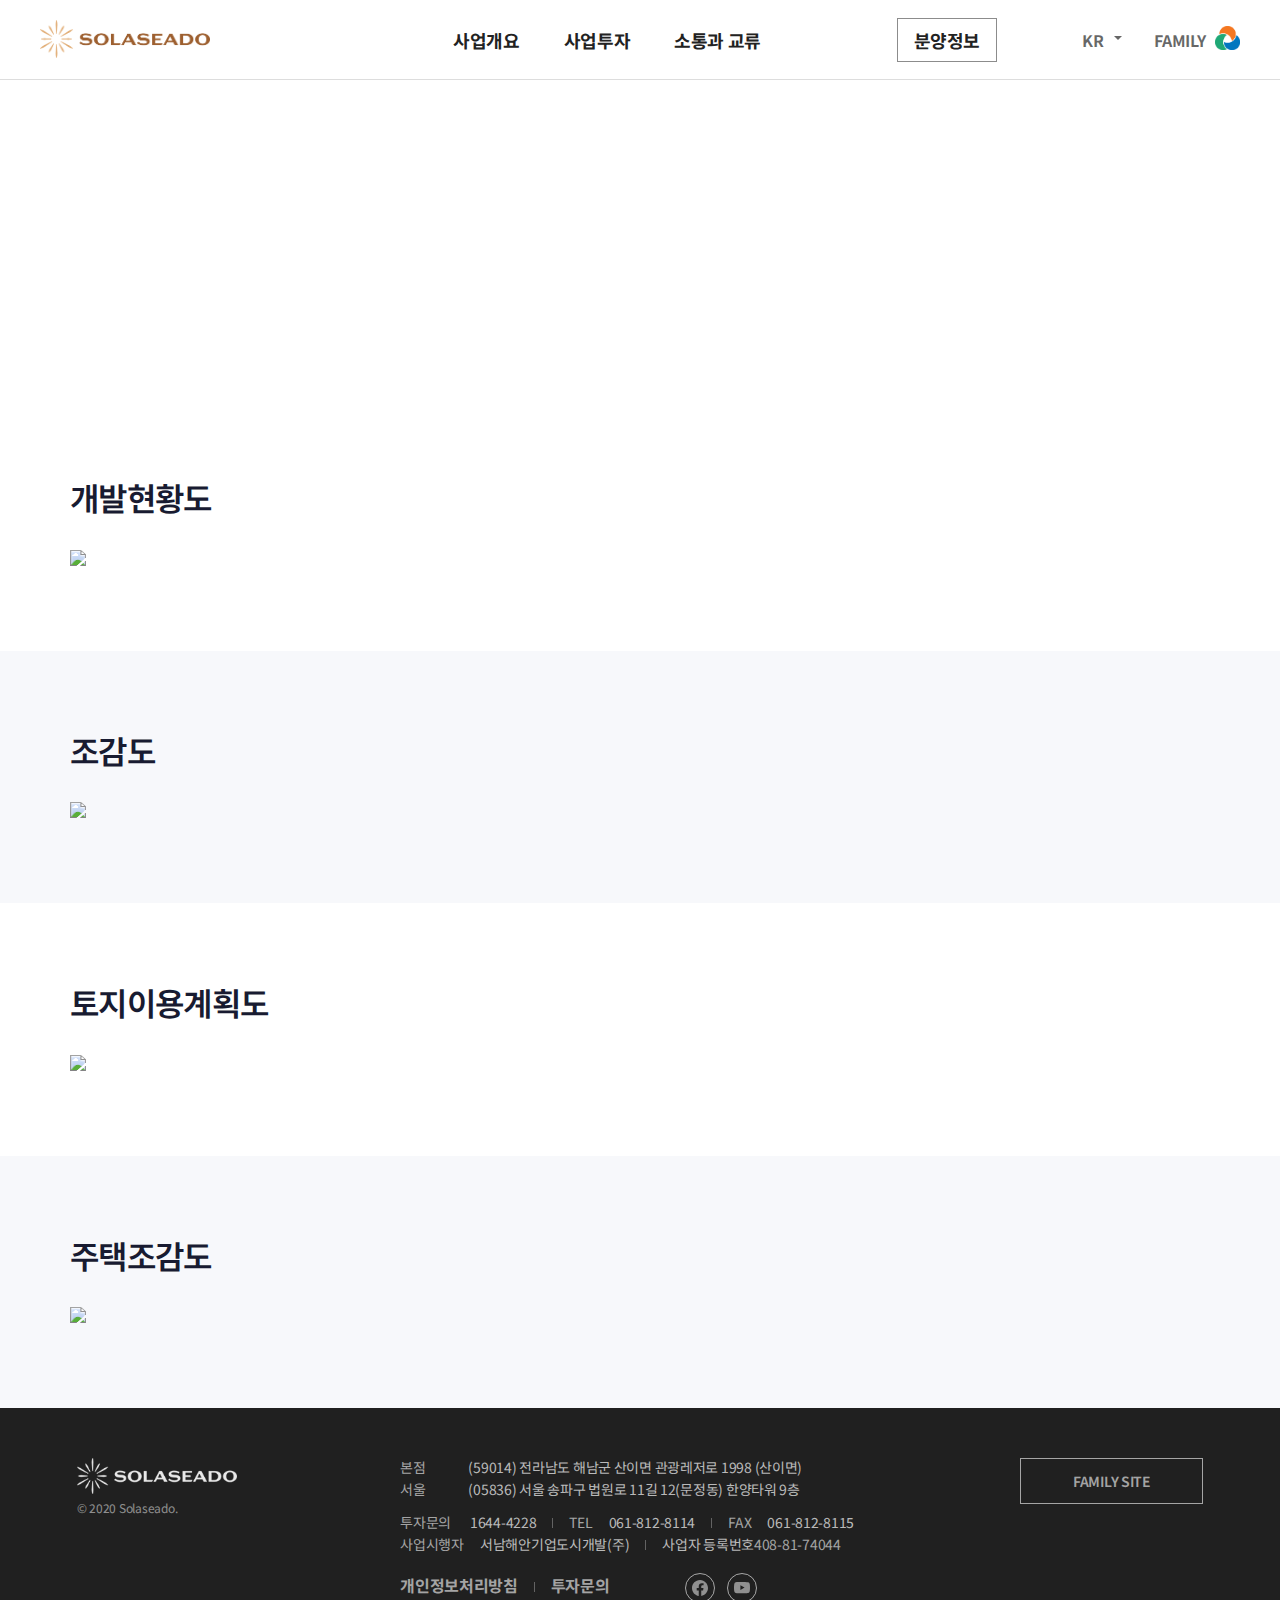
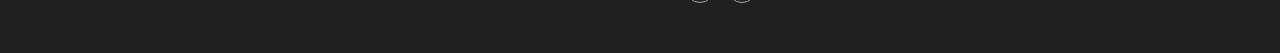
==== sub/development.html @ b30d1ed8 "Start import" ====
<!DOCTYPE html>
<html lang="en">
<head>
    <meta charset="UTF-8">
    <meta http-equiv="X-UA-Compatible" content="IE=edge">
    <meta name="viewport" content="width=device-width, initial-scale=1.0">
    <title>태양의 도시 솔라시도</title>
    <link rel="icon" href="../img/logo_favicon.png"/>
    <!-- 제이쿼리 -->
    <script src="../js/jquery.min.js"></script>
    <script src="../js/jquery.mousewheel.min.js"></script>
    <!-- 자바스크립트 -->
    <script src="../js/layout.js"></script>
    <!-- Material Icons -->
    <link href="https://fonts.googleapis.com/icon?family=Material+Icons" rel="stylesheet">
    <!-- css -->
    <link rel="stylesheet" type="text/css" href="../css/reset.css">
    <link rel="stylesheet" type="text/css" href="../css/base.css">
    <link rel="stylesheet" type="text/css" href="../css/layout.css">
</head>
<body>
    <header style="background: white; border-bottom: 1px solid #ddd;">
        <h1>
            <a href="../index.html"><img src="../img/logo.png" alt="로고"></a>
        </h1>
        <div class="gnb">
            <ul class="nav">
                <li>
                    <a href="#">사업개요</a>
                    <ul class="submenu1" id="submenu1-1"></a>
                        <li>
                            <a href="./vision.html">
                                비전
                            </a>
                        </li>
                        <li>
                            <a href="./overview.html">
                                도시소개
                            </a>
                        </li>
                        <li>
                            <a href="./development.html">
                                개발현황
                            </a>
                        </li>
                        <li>
                            <a href="./target2030.html">
                                TARGET2030
                            </a>
                        </li>
                    </ul>
                </li>
                <li>
                    <a href="#">사업투자</a>
                    <ul class="submenu1" id="submenu1-2"></a>
                        <li>
                            <a href="./residentialarea.html">
                                주택단지
                            </a>
                        </li>
                        <li>
                            <a href="./re100.html">
                                RE100 산업단지
                            </a>
                        </li>
                        <li>
                            <a href="./smartfarm.html">
                                스마트팜
                            </a>
                        </li>
                        <li>
                            <a href="./leisure.html">
                                관광레져
                            </a>
                        </li>
                    </ul>
                </li>
                <li>
                    <a href="#">소통과 교류</a>
                    <ul class="submenu1" id="submenu1-3"></a>
                        <li>
                            <a href="./news.html" style="padding-left: 100px">
                                뉴스
                            </a>
                        </li>
                        <li>
                            <a href="./smartideasharing.html">
                                SMART IDEA SHARING
                            </a>
                        </li>
                        <li>
                            <a href="./employment.html">
                                채용
                            </a>
                        </li>
                    </ul>
                </li>
            </ul>
            <ul class="sales">
                <li>
                    <a href="#">분양정보</a>
                    <ul class="submenu2">
                        <li>
                            <a href="#">
                                분양공고
                            </a>
                        </li>
                        <li>
                            <a href="#">
                                공지사항
                            </a>
                        </li>
                        <li>
                            <a href="#">
                                자료실
                            </a>
                        </li>
                    </ul>
                </li>
            </ul>
        </div>
        <div class="sidemenu">
            <input type="checkbox" name="lang" id="lang">
            <label for="lang">
                <span>KR<div class="triangle"></div></span>
                <span>EN<div class="triangle"></div></span>
            </label>
            <a href="#">FAMILY
                <img src="../img/bosung-symbol.png" alt="보성로고">
            </a>
        </div>
        <div class="submenucover"></div>
        <div class="tabletmenu">
            <input type="checkbox" id="menu">
            <label for="menu">
                <img src="../img/btn_mobile_menu_s.png">
                <img src="../img/close.png">
            </label>
            <div class="tabletsubmenu">
                <ul>
                    <li>
                        <ul class="t-submenu">
                            <a href="#">사업개요</a>
                            <li><a href="./vision.html">비전</a></li>
                            <li><a href="./overview.html">도시소개</a></li>
                            <li><a href="./development.html">개발현황</a></li>
                            <li><a href="./target2030.html">TARGET2030</a></li>
                        </ul>
                    </li>
                    <li>
                        <ul class="t-submenu">
                            <a href="#">사업투자</a>
                            <li><a href="./residentialarea.html">주택단지</a></li>
                            <li><a href="./re100.html">RE100 산업단지</a></li>
                            <li><a href="./smartfarm.html">스마트팜</a></li>
                            <li><a href="./leisure.html">관광레저</a></li>
                        </ul>
                    </li>
                    <li>
                        <ul class="t-submenu">
                            <a href="#">소통과 교류</a>
                            <li><a href="./news.html">뉴스</a></li>
                            <li><a href="./smartideasharing.html">SMART IDEA SHARING</a></li>
                            <li><a href="./employment.html">채용</a></li>
                        </ul>
                    </li>
                    <li>
                        <ul class="t-submenu">
                            <a href="#">분양정보</a>
                            <li><a href="#">분양공고</a></li>
                            <li><a href="#">공지사항</a></li>
                            <li><a href="#">자료실</a></li>
                        </ul>
                    </li>
                </ul>
            </div>
        </div>
    </header>
    <div id="wrap">
        <h2 class="dev-banner">
            개발현황
        </h2>
        <div class="dev-1">
            <div>
                <h4>
                    개발현황도
                </h4>
                <img src="https://i.ibb.co/ZGyqXMP/dev01.jpg">
            </div>
        </div>
        <div class="dev-1" style="background: #f7f8fb">
            <div>
                <h4>
                    조감도
                </h4>
                <img src="https://i.ibb.co/f0xvpTN/dev02.jpg">
            </div>
        </div>
        <div class="dev-1">
            <div>
                <h4>
                    토지이용계획도
                </h4>
                <img src="https://i.ibb.co/J3tF0RC/dev03.jpg">
            </div>
        </div>
        <div class="dev-1" style="background: #f7f8fb">
            <div>
                <h4>
                    주택조감도
                </h4>
                <img src="https://i.ibb.co/tqjgb7y/dev04.jpg">
            </div>
        </div>
    </div>
    <footer>
        <div>
            <h2>
                <img src="../img/solaseado-w.png">
                <span>
                    © 2020 Solaseado.
                </span>
            </h2>
            <div class="footer-info">
                <h4>
                    <span>본점</span>
                    (59014) 전라남도 해남군 산이면 관광레저로 1998 (산이면)
                </h4>
                <h4>
                    <span>서울</span>
                    (05836) 서울 송파구 법원로 11길 12(문정동) 한양타워 9층
                </h4>
                <h5 style="padding-top:10px;">
                    <span class="footer-txt">투자문의</span>
                    1644-4228<span class="footer-line"></span><span class="footer-txt">TEL</span>061-812-8114<span class="footer-line"></span><span class="footer-txt">FAX</span>061-812-8115
                </h5>
                <h5>
                    <span class="footer-txt">사업시행자</span>서남해안기업도시개발(주)<span class="footer-line"></span>사업자 등록번호<span class="footer-txt">408-81-74044</span>
                </h5>
                <h3>
                    <a href="#">개인정보처리방침</a><span class="footer-line"></span></span><a href="#">투자문의</a>
                    <span class="footer-sns">
                        <a href="https://www.facebook.com/Solaseado_솔라시도-2386427968066241" style="margin-right: 8px;">
                            <svg xmlns="http://www.w3.org/2000/svg" width="16" height="16" fill="rgba(255, 255, 255, 0.5)" class="bi bi-facebook" viewBox="0 0 16 16">
                                <path d="M16 8.049c0-4.446-3.582-8.05-8-8.05C3.58 0-.002 3.603-.002 8.05c0 4.017 2.926 7.347 6.75 7.951v-5.625h-2.03V8.05H6.75V6.275c0-2.017 1.195-3.131 3.022-3.131.876 0 1.791.157 1.791.157v1.98h-1.009c-.993 0-1.303.621-1.303 1.258v1.51h2.218l-.354 2.326H9.25V16c3.824-.604 6.75-3.934 6.75-7.951z"/>
                            </svg>
                        </a>
                        <a href="https://www.youtube.com/channel/UCC00d2CHe2WHX4k-8EMQ2ng">
                            <svg xmlns="http://www.w3.org/2000/svg" width="16" height="16" fill="rgba(255, 255, 255, 0.5)" class="bi bi-youtube" viewBox="0 0 16 16">
                                <path d="M8.051 1.999h.089c.822.003 4.987.033 6.11.335a2.01 2.01 0 0 1 1.415 1.42c.101.38.172.883.22 1.402l.01.104.022.26.008.104c.065.914.073 1.77.074 1.957v.075c-.001.194-.01 1.108-.082 2.06l-.008.105-.009.104c-.05.572-.124 1.14-.235 1.558a2.007 2.007 0 0 1-1.415 1.42c-1.16.312-5.569.334-6.18.335h-.142c-.309 0-1.587-.006-2.927-.052l-.17-.006-.087-.004-.171-.007-.171-.007c-1.11-.049-2.167-.128-2.654-.26a2.007 2.007 0 0 1-1.415-1.419c-.111-.417-.185-.986-.235-1.558L.09 9.82l-.008-.104A31.4 31.4 0 0 1 0 7.68v-.123c.002-.215.01-.958.064-1.778l.007-.103.003-.052.008-.104.022-.26.01-.104c.048-.519.119-1.023.22-1.402a2.007 2.007 0 0 1 1.415-1.42c.487-.13 1.544-.21 2.654-.26l.17-.007.172-.006.086-.003.171-.007A99.788 99.788 0 0 1 7.858 2h.193zM6.4 5.209v4.818l4.157-2.408L6.4 5.209z"/>
                            </svg>
                        </a>
                    </span>
                </h3>
            </div>
            <ul class="familysite">
                FAMILY SITE
                <li>
                    <ul class="fs-submenu">
                        <li><a href="#">보성그룹</a></li>
                        <li><a href="#">솔라시도CC</a></li>
                        <li><a href="#">한양</a></li>
                        <li><a href="#">한양수자인</a></li>
                        <li><a href="#">보성산업</a></li>
                        <li><a href="#">코리아에셋매니지먼트</a></li>
                        <li><a href="#">파인힐스</a></li>
                        <li><a href="#">파인비치</a></li>
                        <li><a href="#">해원에스티</a></li>
                        <li><a href="#">해원앰에스씨</a></li>
                        <li><a href="#">여수국제항만</a></li>
                    </ul>
                </li>
            </ul>
        </div>
    </footer>
</body>
</html>
---- css/base.css ----
header{
    width: 100%;
    height: 80px;
    padding-left: 40px;
    padding-right: 40px;
    box-sizing: border-box;
    display: flex;
    flex-flow: row wrap;
    justify-content: space-between;
    align-items: flex-start;
    position: fixed;
    z-index: 10;
    transition-duration: 0.2s;
}
h1{
    width: 170px;
}
h1 img{
    width: 100%;
    margin-top: 20px;
}
.gnb{
    width: 49%;
    display: flex;
    flex-flow: row wrap;
    justify-content: space-between;
    position: relative;
    left: 7%;
}
.nav{
    display: flex;
    flex-flow: row wrap;
    align-items: flex-start;
    position: relative;
}
.nav>li:hover .submenu1{
    display: block;
}
.nav>li{
    padding: 0 22px;
    box-sizing: border-box;
}
.nav>li>a{
    font-size: 18px;
    line-height: 80px;
    font-weight: 700;
    transition-duration: 0.2s;
}
.nav>li>a:hover{
    color: #1da876;
}
.submenu1{
    display: none;
    position: absolute;
    z-index: 10;
    width: 640px;
    left: 0;
    top: 80px;
    background: white;
}
.submenu1>li{
    float: left;
}
.submenu1>li>a{
    font-size: 15px;
    font-weight: 500;
    color: #555;
    line-height: 62px;
    padding-left: 20px;
    box-sizing: border-box;
    font-weight: 500;
    transition-duration: 0.2s;
}
.submenu1>li>a:hover{
    color: #1da876;
}
.submenucover{
    display: none;
    width: 100%;
    height: 62px;
    position: fixed;
    z-index: 2;
    left: 0;
    top: 80px;
    background: white;
}
.sales{
    position: relative;
}
.sales>li{
    padding: 0 22px;
    height: 80px;
}
.sales>li>a{
    font-size: 18px;
    line-height: 80px;
    font-weight: 700;
    transition-duration: 0.2s;
    margin-top: 2px;
    padding: 8px 16px;
    border: 1px solid #8c8c8c;
    box-sizing: border-box;
    transition-duration: 0.2s;
}
.sales>li>a:hover{
    color: #1da876;
    border: 1px solid #f4f4f4;
    background: #f4f4f4;
}
.submenu2{
    display: none;
    position: absolute;
    z-index: 10;
    width: 400px;
    left: 0;
    top: 80px;
    background: white;
}
.submenu2>li{
    float: left;
}
.submenu2>li>a{
    font-size: 15px;
    font-weight: 500;
    color: #555;
    line-height: 62px;
    padding-left: 20px;
    box-sizing: border-box;
    font-weight: 500;
    transition-duration: 0.2s;
}
.submenu2>li>a:hover{
    color: #1da876;
}
input[name="lang"]{
    display: none;
}
input[name="lang"]:checked+label>span:nth-of-type(1){
    display: block;
    background: black;
    color: white;
}
input[name="lang"]:checked+label>span:nth-of-type(1)>div{
    border-top: 4px solid #b8b8b8;
}
input[name="lang"]:checked+label>span:nth-of-type(2){
    visibility: visible;
    display: block;
}
input[name="lang"]:checked+label>span:nth-of-type(2)>div{
    border-top: 4px solid #b8b8b8;
}
.sidemenu{
    display: flex;
    flex-flow: row wrap;
    justify-content: flex-start;
    align-items: flex-start;
    margin-top: 20px;
}
.sidemenu>label{
    cursor: pointer;
}
.sidemenu span{
    width: 66px;
    line-height: 40px;
    text-align: center;
    font-size: 16px;
    font-weight: 700;
    color: rgba(0, 0, 0, 0.6);
    transition-duration: 0.2s;
}
.sidemenu span>div{
    width: 0;
    height: 0;
    border-top: 4px solid rgba(0, 0, 0, 0.6);
    border-left: 4px solid transparent;
    border-right: 4px solid transparent;
    float: right;
    margin-top: 16px;
    margin-right: 16px;
}
.sidemenu>label>span:nth-of-type(1){
    display: block;
}
.sidemenu>label>span:nth-of-type(2){
    display: block;
    visibility: hidden;
    width: 66px;
    line-height: 40px;
    text-align: center;
    font-size: 16px;
    font-weight: 700;
    color: rgba(0, 0, 0, 0.6);
    background: black;
    color: #b8b8b8;
    transition-duration: 0.2s;
}
.triangle{
    border-top: 6px solid rgba(0, 0, 0, 0.6);
    border-left: 6px solid transparent;
    border-right: 6px solid transparent;
}
.sidemenu>a{
    display: block;
    line-height: 40px;
    margin-left: 16px;
    box-sizing: border-box;
    font-size: 16px;
    font-weight: 700;
    color: rgba(0, 0, 0, 0.6);
    display: flex;
    flex-flow:  row wrap;
    align-items: flex-start;
}
.sidemenu>a>img{
    height: 24px;
    margin-top: 6px;
    margin-left: 10px;
}

/* 풋터 */
footer{
    width: 100%;
    padding-top: 50px;
    padding-bottom: 50px;
    padding-left: 76.5px;
    padding-right: 76.5px;
    background: #202020;
    box-sizing: border-box;
}
footer>div{
    max-width: 1170px;
    margin: 0 auto;
    display: flex;
    flex-flow: row wrap;
    justify-content: space-between;
    align-items: flex-start;
}
footer h2{
    width: 160px;
}
footer h2 img{
    width: 100%;
}
footer h2 span{
    display: block;
    font-size: 12px;
    text-align: left;
    color: rgba(255, 255, 255, 0.5);
}
footer h4{
    font-size: 14px;
    color: rgba(255, 255, 255, 0.7);
    margin-bottom: 0.2em;
    line-height: 1.4;
}
footer h4 span{
    font-size: 14px;
    color: rgba(255, 255, 255, 0.6);
    padding-right: 40px;
}
footer h5{
    font-size: 14px;
    color: rgba(255, 255, 255, 0.7);
    margin-bottom: 0.2em;
    line-height: 1.4;
}
footer h5 span{
    font-size: 14px;
    color: rgba(255, 255, 255, 0.6);
}
.footer-line{
    display: inline-block;
    width: 1px;
    height: 10px;
    background: rgba(255, 255, 255, 0.3);;
    margin-left: 16px;
    margin-right: 16px;
}
.footer-txt{
    margin-right: 16px;
    color: rgba(255, 255, 255, 0.6);
}
footer h3{
    margin-top: 18px;
}
footer h3 a{
    font-weight: 700;
    font-size: 16px;
    color: rgba(255, 255, 255, 0.6);
    transition-duration: 0.2s;
}
footer h3 a:hover{
    color: rgba(255, 255, 255);
}
.footer-sns{
    float: right;
    padding-right: 100px;
}
.footer-sns a{
    display: inline-block;
    width: 30px;
    height: 30px;
    border: 1px solid rgba(255, 255, 255, 0.6);
    border-radius: 15px;
    box-sizing: border-box;
    transition-duration: 0.2s;
}
.footer-sns a:hover{
    border: 1px solid #0f4be6;
    background: #0f4be6;
}
.footer-sns a:hover svg{
    fill: white;
}
.footer-sns a svg{
    padding-left: 6px;
    padding-top: 6px;
    transition-duration: 0.2s;
}
.familysite{
    width: 183px;
    height: 46px;
    font-size: 14px;
    font-weight: 600;
    line-height: 45px;
    color: rgba(255, 255, 255, 0.6);
    border: 1px solid rgba(255, 255, 255, 0.6);
    text-align: center;
    box-sizing: border-box;
    cursor: pointer;
    transition-duration: 0.2s;
    position: relative;
    z-index: 3;
}
.familysite>li{
    position: relative;
}
.fs-submenu{
    position: relative;
    z-index: 2;
    width: 100%;
    top: -406px;
    background: #47bcff;
    padding-top: 15px;
    padding-bottom: 15px;
    box-sizing: border-box;
    height: 0;
    display: none;
    transition-duration: 0.5s;
}
.fs-submenu li{
    width: 100%;
    line-height: 29.5px;
}
.fs-submenu a{
    color: white;
    font-size: 15px;
    font-weight: 500;
}
.familysite:hover{
    background: #133561;
    color: white;
    border: 1px solid rgba(255, 255, 255, 0);
}
.familysite:hover .fs-submenu{
    display: block;
    height: 360px;
}
---- css/layout.css ----
html,body{
    position: relative;
}
.index_body{
    overflow: hidden;
}
.videowrap{
    width: 100%;
    height: 100vh;
    text-align: center;
    overflow: hidden;
    position: relative;
}
.videowrap iframe{
    min-width: 1920px;
    height: 200%;
    position: absolute;
    left: 50%;
    top: 50%;
    transform: translateX(-50%) translateY(-50%);
    z-index: -1;
}
.videowrap>h2{
    font-family: "Roboto";
    font-weight: 300;
    letter-spacing: 0.15em;
    font-size: 14px;
    position: fixed;
    z-index: 5;
    width: 400px;
    right: -150px;
    top: 50%;
    transform: translateY(-50%) translateY(-8%);
    transform: rotate(-90deg);
    color: white;
    opacity: 0;
    transition-duration: 0.5s;
}
.video_over{
    width: 100%;
    height: 100%;
    background-color: #fff;
    opacity: 0.01;
    position: absolute;
    top: 0;
    left: 0;
}
.righttxt{
    display: inline;
    color: white;
    font-size: 14px;
    font-weight: 700;
    letter-spacing: 0.15em;
}
.rightline{
    display: inline-block;
    vertical-align: middle;
    width: 44px;
    height: 1px;
    background: white;
    margin-left: 14px;
    margin-right: 14px;
}
.mbanner{
    width: 50%;
    position: absolute;
    bottom: 0vh;
    
}
.mbanner a{
    display: inline-block;
    width: 46%;
    position: relative;
    bottom: 0;
}
.mbanner a:nth-of-type(2){
    right: 50px;
}
.mbanner img{
    width: 100%;
}
#leftwrap{
    width: 50vw;
    height: 400vh;
    position: fixed;
    top: -400vh;
    left: 0;
    transition: 0.8s;
}
#leftwrap img{
    height: 100vh;
    margin: 0 auto;
}
.left3{
    width: 100%;
    height: 100vh;
    overflow: hidden;
}
.left3>img{
    position: relative;
    left: -340px;
}
#rightwrap{
    width: 50vw;
    height: 430vh;
    position: fixed;
    top: 100vh;
    left: 50%;
    transition: 0.8s;
}
#rightwrap img{
    height: 100%;
}
.right{
    width: 100%;
    height: 130vh;
    position: relative;
    top: -30vh;
}
.m_banner_txt{
    width: 100%;
    height: 30vh;
    background: linear-gradient(180deg, rgba(115, 165, 108, 0) 15%, #76bf88 90%);
    padding-top: 50px;
    padding-left: 50px;
    box-sizing: border-box;
}
.m_banner_txt h2{
    font-size: 48px;
    font-weight: 700;
    color: white;
    margin-bottom: 10px;
}
.m_banner_txt h4{
    width: 100%;
    font-size: 20px;
    font-size: 900;
    color: white;
}
.info1{
    width: 100%;
    height: 100vh;
    padding: 5rem;
    padding-top: 8.5rem;
    box-sizing: border-box;
}
.info1>h2{
    font-size: 68px;
    font-weight: 700;
    margin-bottom: 2rem;
    color: white;
    transition-duration: 0.2s;
}
.info1>h3{
    font-size: 20px;
    font-weight: 300;
    letter-spacing: -0.02em;
    color: white;
    line-height: 1.9rem;
    margin-bottom: 4.4rem;
}
.info1-1{
    display: flex;
    flex-flow: column wrap;
}
.icon{
    width: 100%;
    display: flex;
    flex-flow: row wrap;
    align-items: flex-start;
    justify-content: space-between;
}
.icon h2{
    font-size: 60px;
    font-weight: 700;
    font-family: "Roboto";
    line-height: 60px;
    color: white;
    margin-top: 28px;
}
.icon h3{
    font-size: 20px;
    font-weight: 300;
    color: white;
    line-height: 1.5em;
    margin-top: 10px;
}
.icon span{
    color: white;
    font-family: "Roboto";
    font-size: 32px;
    font-weight: 100;
    margin-left: 10px;
}
.iconbox{
    width: 100px;
    height: 100px;
    border-radius: 50px;
    box-sizing: border-box;
    background: rgba(255, 255, 255, 0.85);
    display: flex;
    justify-content: center;
    align-items: center;
}
.iconbox img{
    width: 50%;
}
.iconbox+div{
    display: flex;
    align-items: flex-end;
}
.fixedanimation{
    position: relative;
    width: 100%;
    margin-top: 30px;
    display: flex;
    flex-flow: row wrap;
    justify-content: flex-end;
    align-items: center;
    padding-right: 40px;
    box-sizing: border-box;
}
.fixedanimation>svg{
    position: fixed;
    z-index: 10;
    right: 45.5vw;
    bottom: -100vh;
    transition-duration: 0.5s;
    animation-name: arrow;
    animation-duration: 1s;
    animation-direction: alternate;
    animation-iteration-count: infinite;
}
@keyframes arrow{
    from{
        bottom: 30px;
    }
    to{
        bottom: 40px;
    }
}
.skip{
    display: flex;
    align-items: flex-start;
}
.skip a:nth-of-type(1){
    color: white;
    font-size: 16px;
    font-weight: 100;
    line-height: 20px;
    margin-right: 16px;
}
.right .icon{
    max-width: 350px;
}
.right1{
    width: 100%;
    height: 100vh;
    position: relative;
    top: -30vh;
    overflow: hidden;
}
.right2{
    width: 100%;
    height: 100vh;
    position: relative;
    top: -30vh;
}
.right3{
    width: 100%;
    height: 100vh;
    position: relative;
    top: -30vh;
    overflow: hidden;
}
.left{
    width: 100%;
    height: 100vh;
}
#left{
    padding-top: 13rem;
}
#left .icon{
    max-width: 560px;
}
.left1{
    width: 100%;
    height: 100vh;
    overflow: hidden;
}
.left2{
    width: 100%;
    height: 100vh;
}
#left2{
    padding-top: 13rem;
}
#left2 .icon{
    max-width: 570px;
    display: flex;
    justify-content: space-between;
}
#right2{
    padding-top: 13rem;
}
#right2 .icon{
    max-width: 540px;
}
.left3{
    width: 100%;
    height: 100vh;
}
.slide2 {
    width: 100%;
    background: white;
    position: fixed;
    top: 100vh;
    transition: 0.8s;
}
.slide2-1{
    max-width: 1170px;
    padding-top: 140px;
    padding-bottom: 80px;
    padding-left: 76.5px;
    padding-right: 76.5px;
    margin: 0 auto;
}
.slide2-1>h2{
    font-size: 40px;
    font-weight: 600;
    line-height: 1.2;
    color: #181b31;
    margin: 0.25em 0;
    margin-top: 0;
}
.slide2-1>h4{
    font-size: 1rem;
    line-height: 1.5em;
    font-weight: 400;
    margin-bottom: 45px;
}
.slideimg2-1{
    width: 100%;
    display: flex;
    flex-flow: row wrap;
    justify-content: space-between;
    align-items: flex-start;
}
.slideimg2-1>div{
    width: 24%;
}
.slideimg2-1>div>a{
    display: block;
    width: 100%;
    height: 150px;
    overflow: hidden;
    background: black;
}
.slideimg2-1 img{
    width: 100%;
    position: relative;
    top: 0;
    transition-duration: 0.2s;
}
.slideimg2-1 img:hover{
    opacity: 0.8;
}
.slideimg2-1 h4{
    width: 100%;
    margin-top: 20px;
    margin-bottom: 8px;
}
.slideimg2-1 h4 a{
    font-size: 18px;
    font-weight: 600;
    line-height: 1.2em;
    color: #555;
    transition-duration: 0.2s;
}
.slideimg2-1 h4 a:hover{
    color: #0f4be6;
}
.slideimg2-1 h5{
    width: 100%;
    margin-top: 20px;
}
.slideimg2-1 h5 a{
    font-size: 14px;
    font-weight: 500;
}
.slideimg2-1 h5 a:hover{
    color: #0f4be6;
}
.slide2-2{
    width: 100%;
    background: #222;
    background-image: url(https://i.ibb.co/cTZpPpD/tourBG2.png);
    background-size: 100%;
    background-position: -5% 62%;
    padding-top: 80px;
    padding-bottom: 140px;
    padding-left: 76.5px;
    padding-right: 76.5px;
    box-sizing: border-box;
}
.slide2-2>div{
    max-width: 1170px;
    margin: 0 auto;
    margin-top: 100px;
    margin-bottom: 40px;
    box-sizing: border-box;
}
.slide2-2 h4{
    color: white;
    font-size: 22px;
    font-weight: 300;
    line-height: 1.2;
    margin-top: 10px;
    margin-bottom: 10px;
}
.slide2-2 h2{
    color: white;
    font-size: 40px;
    font-weight: 600;
    line-height: 1.2;
    margin-top: 20px;
    margin-bottom: 10px;
}
.slide2-2 h3{
    color: #e38f59;
    display: flex;
    align-items: flex-end;
    padding-top: 15px;
    padding-bottom: 15px;
}
.slide2-2 h3 span{
    padding-right: 10px;
}
.slide2-2 h5{
    font-size: 15px;
    color: rgba(255, 255, 255, 0.6);
    line-height: 1.75em;
    margin-bottom: 3rem;
}
.slide2-2 button{
    width: 190px;
    height: 50px;
    outline: none;
    border: none;
    text-align: start;
    padding-left: 20px;
    padding-right: 20px;
    box-sizing: border-box;
    display: flex;
    justify-content: space-between;
    align-items: center;
    cursor: pointer;
    background: white;
    color: black;
    fill: black;
    transition-duration: 0.5s;
}
.slide2-2 button:hover{
    background: linear-gradient(to bottom right, #31B89E, #BDD99D);
    color: white;
    fill: white;
}
.slide2-2 button svg{
    fill: inherit;
}
.slide2-2 button a{
    font-size: 15px;
    font-weight: 700;
    color: inherit;
}

/* 메인페이지 태블릿 미디어쿼리 */
.tabletmenu{
    display: none;
}
.t-slide1{
    display: none;
}
.videowrap .right{
    display: none;
}
.mobile-target2030{
    display: none;
}

@media screen and (max-width:1100px){
    /* 헤더 */
    header{
        height: 60px;
        padding-left: 15px;
        padding-right: 15px;
        align-items: center;
        background: white;
    }
    header h1 img{
        margin-top: 4px;
    }
    .gnb{
        display: none;
    }
    .sidemenu{
        display: none;
    }
    .submenucover{
        display: none;
    }
    .mobile-banner{
        display: none;
    }
    .tabletmenu{
        display: block;
        position: relative;
        right: 0;
        top: 0px;
        width: 25px;
        height: 25px;
        z-index: 10;
    }
    .tabletmenu label{
        cursor: pointer;
    }
    .tabletmenu label img{
        width: 100%;
    }
    .tabletsubmenu{
        display: none;
        width: 100vw;
        height: auto;
        position: fixed;
        top: 60px;
        left: 0;
        background: #fff;
    }
    .tabletmenu label img:nth-of-type(2){
        width: 90%;
    }
    .tabletmenu label img:nth-of-type(2){
        display: none;
    }
    input[id=menu]{
        display: none;
    }
    input[id=menu]:checked~label img:nth-of-type(1){
        display: none;
    }
    input[id=menu]:checked~label img:nth-of-type(2){
        display: block;
    }
    input[id=menu]:checked~.tabletsubmenu{
        display: block;
        height: 100vh;
    }
    .t-submenu>a{
        display: block;
        width: 100%;
        padding: 15px;
        font-size: 18px;
        color: rgb(0, 0, 0);
        font-weight: 700;
        background: rgb(238, 238, 238);
        line-height: 24px
    }
    .t-submenu>li{
        width: 100%;
        padding-bottom: 5px;
        padding-left: 15px;
    }
    .t-submenu>li:nth-of-type(1){
        padding-top: 15px;
    }
    .t-submenu>li:last-of-type{
        padding-bottom: 15px;
    }
    .t-submenu>li>a{
        font-size: 16px;
        line-height: 30px;
        color: rgba(0, 0, 0, 0.9);
        font-weight: 500;
    }

    /* 컨텐츠 */
    .index_body{
        overflow: auto !important;
    }
    .familysite{
        display: hidden;
    }
    #rightwrap{
        display: none;
    }
    #leftwrap{
        display: none;
    }
    .videowrap h2{
        display: none;
    }
    .videowrap .right{
        display: block;
        position: absolute;
        top: 70vh;
    }
    .videowrap .right h2{
        display: block;
        text-align: left;
    }
    .videowrap .right h4{
        text-align: left;
    }
    .mbanner{
        display: none;
    }
    .slide2{
        position: relative;
        top: 0;
    }
    .t-slide1{
        display: block;
        width: 100%;
        position: relative;
        top: 0;
        height: auto;
        overflow: visible;
    }
    .t-slide1 .info1{
        padding: 0;
        padding-top: 0;
        padding-left: 40px;
        padding-bottom: 50px;
        height: 100%;
    }
    .t-slide1 .info1>h2{
        font-size: 24px;
        line-height: 1.2em;
        margin-bottom: 1rem;
    }
    .t-slide1 .info1>h3{
        font-size: 16px;
        line-height: 1.5em;
        margin-bottom: 0.825rem;
    }
    .t-slide1 .icon{
        margin-top: 40px;
    }
    .t-slide1 .icon h2{
        font-size: 3rem;
        line-height: 45px;
    }
    .t-slide1 .icon h2+span{
        font-size: 1.5rem;
        letter-spacing: -0.02em;
    }
    .t-slide1 .icon h3{
        font-size: 16px;
        line-height: 1.5em;
    }
    .t-slide1 .right{
        position: static;
        height: auto;
    }
    .t-slide1 .right>div:nth-of-type(1){
        padding-left: 40px;
    }
    .slide2-1{
        padding-left: 40px;
        padding-right: 40px;
    }
    .slide2-2{
        padding-left: 40px;
        padding-right: 40px;
    }
    footer{
        padding-left: 40px;
        padding-right: 40px;
    }
}

/* 메인페이지 작은 태블릿 미디어쿼리 */
@media screen and (max-width:980px){
    .slide2-1{
        padding-top: 60px;
    }
    .slide2-1>h2{
        font-size: 32px
    }
    .slideimg2-1>div{
        width: 48%;
        margin-bottom: 60px;
    }
    .slideimg2-1>div:nth-of-type(3),.slideimg2-1>div:nth-of-type(4){
        margin-bottom: 0;
    }
    .slide2-2>div:first-of-type>h2{
        font-size: 32px;
    }
}

/* 메인페이지 모바일 미디어쿼리 */
@media screen and (max-width:770px){
    .familysite{
        display: none;
    }
    .videowrap{
        height: 50vh;
    }
    .videowrap iframe{
        min-width: 1000px;
    }
    .videowrap>div{
        display: none;
    }
    .mobile-banner{
        width: 100%;
        overflow: hidden;
        display: block;
        display: flex;
        flex-flow: row wrap;
        justify-content: space-between;
        box-sizing: border-box;
        background: #2b2b2b;
    }
    .mobile-banner a{
        display: inline-block;
        width: 49.9%;
        box-sizing: border-box;
    }
    .mobile-banner a img{
        width: 100%;
    }
    .mobile-banner a:nth-of-type(2) img{
        width: 101%;
    }
    .mobile-target2030{
        display: block;
        background: #2b2b2b;
        padding-top: 1.5rem;
        padding-bottom: 3rem;
        padding-left: 1rem;
        padding-right: 1rem;
    }
    .mobile-target2030>h2{
        color: white;
        font-size: 32px;
        font-weight: 600;
        line-height: 1.2;
        margin-top: 10px;
        margin-bottom: 10px;
    }
    .mobile-target2030>h3{
        color: white;
    }
    .t-slide1 .info1{
        padding-left: 1rem;
        padding-right: 1rem;
    }
    .slide2-1{
        padding-left: 1rem;
        padding-right: 1rem;
    }
    .slide2-2{
        padding-left: 1rem;
        padding-right: 1rem;
        padding-top: 40px;
        padding-bottom: 80px;
        background-image: none;
    }
    .slide2-2>div{
        margin-top: 0;
        margin-bottom: 0;
    }
    .slide2-2 h5{
        margin-top: 0;
        margin-bottom: 1rem;
    }
    .slide2-1 h5{
        display: none;
    }
    .slide2 h4 a{
        font-size: 14px;
        font-weight: 500;
    }
    footer h2{
        margin-bottom: 40px;
    }
}

/* 서브페이지 vision */
#wrap{
    width: 100%;
}
.v-video{
    width: 100%;
    height: 100vh;
    overflow: hidden;
    position: relative;
    top: -80px;
}
.v-video iframe{
    min-width: 1920px;
    height: 200%;
    position: absolute;
    top: 50%;
    left: 50%;
    transform: translateX(-50%) translateY(-50%);
    z-index: -1;
}
.v1{
    width: 100%;
    padding-top: 120px;
}
.v1-1{
    max-width: 1170px;
    margin: 0 auto;
}
#animate1{
    font-size: 60px;
    font-weight: 600;
    line-height: 1.2;
    color: #181b31;
    margin-top: 20px;
    margin-bottom: 24px;
}
.v1-1 h4{
    width: 66.6%;
    margin-top: 10px;
    margin-bottom: 1.5rem;
}
.v1-1 h4 a{
    font-size: 15px;
    font-weight: 500;
    color: #696969;
    padding-right: 10px;
    transition-duration: 0.2s;
}
.v1-1 h4 a:hover{
    color: #555;
}
.v1-1 h3{
    width: 66.6%;
    font-size: 18px;
    line-height: 1.5em;
    margin-bottom: 60px;
    letter-spacing: -0.02em;
    color: #555;
    font-weight: 400;
}
.videobutton{
    width: 150px;
    position: absolute;
    top: 90vh;
    left: 90%;
    transform: translateX(-10%);
    display: flex;
    flex-flow: row wrap;
    box-sizing: border-box;
}
.v-button1{
    width: 60px;
    height: 50px;
    padding-left: 10px;
    box-sizing: border-box;
}
.v-button1 img{
    width: 100%;
    cursor: pointer;
}
.v-button1>label>img:nth-of-type(1){
    display: none;
}
.v-button2{
    width: 60px;
    height: 50px;
    padding-left: 10px;
    box-sizing: border-box;
}
.v-button2 img{
    width: 100%;
    cursor: pointer;
}
.v-button2>label>img:nth-of-type(2){
    display: none;
}
input[id=videoplay]{
    display: none;
}
input[id=videovolume]{
    display: none;
}
input[id=videoplay]:checked~label img:nth-of-type(1){
    display: block;
}
input[id=videoplay]:checked~label img:nth-of-type(2){
    display: none;
}
input[id=videovolume]:checked~label img:nth-of-type(1){
    display: none;
}
input[id=videovolume]:checked~label img:nth-of-type(2){
    display: block;
}
.v1-2{
    width: 100%;
    padding-left: 24px;
    padding-right: 24px;
    padding-bottom: 24px;
    box-sizing: border-box;
    display: flex;
    justify-content: space-between;
}
.v1-2 img{
    width: 49.2%;
}
.v1-3{
    width: 100%;
    background: #141414 url(https://i.ibb.co/S5ZRSnc/map-garden.jpg);
    background-size: 2400px;
    background-position: center -150px;
    background-repeat: no-repeat;
}
.v1-3>div:nth-of-type(1){
    max-width: 1170px;
    margin: 0 auto;
    min-height: 100vh;
    padding-top: 90px;
    padding-bottom: 90px;
    box-sizing: border-box;
}
.v1-3>div:nth-of-type(1)>h2{
    color: #e38f59;
    font-size: 42px;
    font-weight: 600;
    line-height: 1.2;
}
.v1-3>div:nth-of-type(1)>h4{
    width: 50%;
    color: rgba(255, 255, 255, 0.7);
    letter-spacing: -0.02em;
    padding-top: 1rem;
    font-size: 18px;
    line-height: 1.5em;
}
.v1-3>div:nth-of-type(2){
    max-width: 1170px;
    margin: 0 auto;
    padding-bottom: 90px;
    display: flex;
    flex-flow: row wrap;
    justify-content: space-between;
    align-items: flex-start;
}
.v1-3img{
    width: 32%;
}
.v1-3img img{
    width: 100%;
}
.v1-3img h4{
    color: rgba(255, 255, 255, 0.5);
    font-size: 18px;
    font-weight: 600;
    line-height: 1.5em;
    margin-bottom: 60px;
    margin-top: 10px;
}
.v1-4{
    width: 100%;
    padding-top: 90px;
    padding-bottom: 90px;
    box-sizing: border-box;
}
.v1-4>div{
    max-width: 1170px;
    margin: 0 auto;
    display: flex;
    flex-flow: row wrap;
    justify-content: space-between;
    align-items: flex-start;
}
.v1-4a{
    width: 48.7%;
    height: 400px;
    margin-bottom: 60px;
}
.v1-4a>h2{
    font-size: 46px;
    font-weight: 600;
    line-height: 1.2;
    color: #181b31;
    margin-bottom: 20px;
}
.v1-4a>h4>a{
    font-size: 15px;
    font-weight: 500;
    color: #555;
    margin-right: 10px;
    transition-duration: 0.2s;
}
.v1-4a>h4>a:hover{
    color: #000;
}
.v1-4a>h3{
    margin-top: 20px;
    font-size: 18px;
    line-height: 1.5em;
    color: #373940;
    letter-spacing: -0.02em;
    font-weight: 400;
}
.v1-4b{
    width: 48.7%;
    height: 400px;
    margin-bottom: 60px;
}
.v1-4b img{
    width: 100%;
}
.v1-4b h4{
    font-size: 14px;
    font-weight: 600;
    line-height: 1.5em;
    margin-bottom: 0.5rem;
    margin-top: 0.5rem;
    letter-spacing: -0.02em;
    color: #373940;
}
.v1-4b h5{
    font-size: 13px;
    font-weight: 400;
    line-height: 1.5em;
    letter-spacing: -0.02em;
    color: #444;
}
.v1-4c{
    width: 48.7%;
}
.v1-4c img{
    width: 100%;
}
.v1-4c h4{
    font-size: 14px;
    font-weight: 600;
    line-height: 1.5em;
    margin-bottom: 0.5rem;
    margin-top: 0.5rem;
    letter-spacing: -0.02em;
    color: #373940;
}
.v1-4c h5{
    font-size: 13px;
    font-weight: 400;
    line-height: 1.5em;
    letter-spacing: -0.02em;
    color: #444;
    margin-top: 0.5rem;
}
.v1-5{
    width: 100%;
    padding-top: 90px;
    padding-bottom: 90px;
    box-sizing: border-box;
}
.v1-5>div{
    max-width: 1170px;
    margin: 0 auto;
    margin-top: 90px;
    display: flex;
    flex-flow: row wrap;
    justify-content: space-between;
    align-items: flex-start;
    position: relative;
}
.v1-5a{
    width: 48.7%;
}
.v1-5a img{
    width: 80%;
}
.v1-4a img{
    width: 100%;
}
.v1-6{
    width: 100%;
}
.v1-6>div{
    max-width: 1170px;
    margin: 0 auto;
    display: flex;
    justify-content: center;
}
.v1-6 img{
    width: 100%;
    position: relative;
    z-index: -1;
}
.v1-6 .v1-4a{
    margin-bottom: 0;
    position: relative;
    top: 150px;
}
.v1-7{
    width: 100%;
    padding-top: 140px;
    padding-bottom: 140px;
    box-sizing: border-box;
}
.v1-7>div{
    max-width: 1170px;
    margin: 0 auto;
    display: flex;
    flex-flow: row wrap;
    justify-content: space-between;
    align-items: flex-start;
}
.v1-7b{
    width: 48.7%;
}
.v1-7b img{
    width: 100%;
}

/* 서브페이지 vision 태블릿 미디어쿼리 */
@media screen and (max-width:1100px){
    .v-video{
        height: auto;
    }
    .v-video>video{
        width: 120%;
        position: relative;
        left: 0;
        transform: translateX(0);
    }
    .videobutton{
        position: relative;
        top: -50px;
        right: 0;
        transform: translateX(-25%);
    }
    .v-button1{
        padding-left: 30px;
    }
    .v-button2{
        padding-left: 10px;
        padding-right: 20px;
    }
    .v1{
        padding-top: 60px;
    }
    .v1-1{
        max-width: 970px;
        padding-left: 15px;
        padding-right: 15px;
        box-sizing: border-box;
    }
    .v1-1>h4{
        width: 66.6%;
    }
    .v1-1>h3{
        width: 66.6%;
    }
    #animate1{
        font-size: 51px;
    }
    .v1-2{
        justify-content: center;
        flex-flow: row wrap;
    }
    .v1-2 img{
        width: 100%;
    }
    .v1-2 img:nth-of-type(1){
        margin-bottom: 5%;
    }
    .v1-3{
        background: #141414 url(https://i.ibb.co/7vCQ3pr/map-garden-m.jpg);
        height: auto;
        background-size: 100%;
        background-position: center 252px;
        background-repeat: no-repeat;
        min-height: 100vh;
    }
    .v1-3>div:nth-of-type(1){
        max-width: 970px;
        padding-left: 15px;
        padding-right: 15px;
        box-sizing: border-box;
    }
    .v1-3>div:nth-of-type(1)>h2{
        font-size: 34px;
    }
    .v1-3>div:nth-of-type(1)>h4{
        padding-top: 1.5rem;
    }
    .v1-3>div:nth-of-type(2){
        max-width: 970px;
        padding-left: 15px;
        padding-right: 15px;
        box-sizing: border-box;
    }
    .v1-4>div{
        max-width: 970px;
        padding-left: 15px;
        padding-right: 15px;
        box-sizing: border-box;
    }
    .v1-4a>h2{
        font-size: 37px;
    }
    .v1-5>div{
        max-width: 970px;
        padding-left: 15px;
        padding-right: 15px;
        box-sizing: border-box;
    }
    .v1-6 .v1-4a>h2{
        font-size: 25px;
    }
    .v1-7>div{
        max-width: 970px;
        padding-left: 15px;
        padding-right: 15px;
        box-sizing: border-box;
    }
}

/* 서브페이지 vision 모바일 미디어쿼리 */
@media screen and (max-width:767px){
    .videobutton{
        transform: translateX(-40%);
    }
    #animate1{
        font-size: 39px;
        margin-top: 0;
    }
    .v1{
        padding-top: 0;
    }
    .v1-1>h4{
        width: 100%;
    }
    .v1-1>h3{
        width: 100%;
        font-size: 15px;
        margin-bottom: 30px;
    }
    .v1-3>div:nth-of-type(1){
        min-height: 65vh;
    }
    .v1-3>div:nth-of-type(1)>h2{
        font-size: 26px;
    }
    .v1-3>div:nth-of-type(1)>h4{
        width: 66.6%;
        font-size: 15px;
    }
    .v1-3 .v1-3img{
        width: 48.7%;
    }
    .v1-3 .v1-3img:nth-of-type(1){
        width: 100%;
    }
    .v1-3 .v1-3img>h4{
        margin-bottom: 40px;
    }
    .v1-4{
        padding-bottom: 0;
    }
    .v1-4 .v1-4a{
        width: 100%;
        height: 300px;
    }
    .v1-4 .v1-4a>h3{
        font-size: 15px;
    }
    .v1-4 .v1-4b{
        width: 100%;
        height: 300px;
    }
    .v1-5{
        padding-bottom: 0;
    }
    .v1-5>div{
        margin-top: 0;
    }
    .v1-5a{
        display: none;
    }
    .v1-5 .v1-4a{
        width: 100%;
        margin-bottom: 0;
    }
    .v1-5 .v1-4a>h3{
        font-size: 15px;
    }
    .v1-5 .v1-4a>h4:nth-of-type(2){
        margin-bottom: 40px;
    }
    .v1-6>div{
        max-width: 970px;
        padding-left: 15px;
        padding-right: 15px;
    }
    .v1-6 .v1-4a{
        width: 100%;
    }
    .v1-6 .v1-4a>h2{
        font-size: 37px;
    }
    .v1-6 .v1-4a>h3{
        font-size: 15px;
    }
    .v1-7{
        padding-top: 80px;
    }
    .v1-7 .v1-4a{
        width: 100%;
        margin-bottom: 0;
    }
    .v1-7b{
        width: 100%;
    }
}

/* 서브페이지 주택단지 */
#wrap {
    padding-top: 80px;
    width: 100%;
    overflow: hidden;
    box-sizing: border-box;
}
.ra-1{
    width: 100%;
}
.ra-1>div{
    max-width: 1170px;
    margin: 0 auto;
    padding-top: 100px;
    padding-left: 15px;
    padding-right: 15px;
    box-sizing: border-box;
}
.ra-1 h2{
    font-size: 70px;
    font-weight: 600;
    line-height: 1.2;
    color: #181b31;
    margin-left: 16.6%;
    margin-bottom: 30px;
}
.ra-1 h3{
    width: 66.6%;
    margin-left: 16.6%;
    margin-bottom: 10px;
    color: #222;
    font-size: 16px;
    font-weight: 400;
}
.ra-1 h4{
    width: 66.6%;
    margin-left: 16.6%;
    margin-bottom: 10px;
    font-size: 32px;
    line-height: 1.4em;
    font-weight: 600;
    color: #181b31;
    padding-top: 40px;
    padding-bottom: 20px;
    font-family: 'Nanum Myeongjo', serif;
}
.ra-1 h5{
    width: 66.6%;
    margin-left: 16.6%;
    margin-bottom: 10px;
    font-size: 20px;
    font-weight: 400;
    line-height: 1.65em;
    margin-bottom: 120px;
    color: #373940;
}
.ra-2{
    width: 100%;
    background: #161f26;
}
.ra-2 img{
    width: 100%;
}
.ra-2>div:nth-of-type(1){
    width: 100%;
    background: #161f26;
    padding-top: 90px;
    padding-bottom: 90px;
    box-sizing: border-box;
}
.ra-2a{
    max-width: 1170px;
    margin: 0 auto;
}
.ra-2a>div{
    width: 66.6%;
    margin-left: 16.6%;
    padding-left: 15px;
    padding-right: 15px;
    box-sizing: border-box;
}
.ra-2a h2{
    color: #b9a688;
    font-size: 52px;
    font-weight: 600;
    line-height: 1.2;
    margin-top: 24px;
    margin-bottom: 24px;
}
.ra-2a h3{
    font-size: 22px;
    font-weight: 400;
    color: white;
    margin-bottom: 60px;
}
.ra-2a h4{
    color: rgba(255, 255, 255, 0.6);
    font-size: 16px;
    font-weight: 600;
    margin-bottom: 60px;
}
.ra-2b{
    width: 100%;
    display: flex;
    justify-content: space-between;
}
.ra-3{
    width: 100%;
}
.ra-3>div{
    max-width: 1170px;
    margin: 0 auto;
    margin-top: 140px;
    margin-bottom: 200px;
}
.ra-3txt{
    width: 66.6%;
    margin-left: 16.6%;
    padding-left: 15px;
    padding-right: 15px;
    box-sizing: border-box;
}
.ra-3txt>h2{
    color: #b9a688;
    font-size: 52px;
    font-weight: 600;
    line-height: 1.2;
    margin-bottom: 6px;
}
.ra-3txt>h4{
    margin-top: 24px;
    font-size: 18px;
    font-weight: 400;
    line-height: 1.5em;
    margin-bottom: 60px;
    color: #373940;
}
.ra-3txt+div{
    width: 100%;
    display: flex;
    flex-flow: row wrap;
    justify-content: space-between;
    align-items: flex-start;
}
.ra-3txt+div img{
    width: 49%;
    margin-bottom: 20px;
}
.ra-4{
    width: 100%;
    display: flex;
    flex-flow: row wrap;
    justify-content: space-between;
    align-items: flex-start;
}
.ra-4>div{
    width: 49%;
}
.ra-4>div:nth-of-type(1) img{
    width: 100%;
    margin-bottom: 10px;
}
.ra-4>div:nth-of-type(1) h4{
    font-size: 18px;
    font-weight: 600;
    color: #373940;
}
.ra-4b{
    display: flex;
    flex-flow: row wrap;
    justify-content: space-between;
    align-items: flex-start;
}
.ra-4b>div{
    width: 49%;;
}
.ra-4b>div>img{
    width: 100%;
    margin-bottom: 10px;
}
.ra-4b>div>h4{
    font-size: 18px;
    font-weight: 600;
    color: #373940;
    margin-bottom: 10px;
}
.ra-4b>div>h5{
    font-size: 13px;
    font-weight: 400;
    line-height: 1.5em;
    margin-bottom: 26px;
    color: #373940;
}

/* 서브페이지 주택단지 태블릿 미디어쿼리 */
@media screen and (max-width:1100px){
    .ra-1 h2{
        font-size: 61px;
    }
    .ra-2>img:nth-of-type(1){
        width: 140%;
        position: relative;
        left: -150px;
    }
    .ra-2>img:nth-of-type(2){
        padding-left: 15px;
        padding-right: 15px;
        box-sizing: border-box;
        position: relative;
        top: 50px;
    }
    .ra-3txt+div{
        padding-left: 30px;
        padding-right: 30px;
        box-sizing: border-box;
    }
}

/* 서브페이지 주택단지 모바일 미디어쿼리 */
@media screen and (max-width:767px){
    .ra-1>div{
        padding-top: 20px;
    }
    .ra-1 h2{
        margin-left: 0;
        font-size: 47px;
    }
    .ra-1 h3{
        width: 100%;
        margin-left: 0;
        color: #373940;
    }
    .ra-1 h4{
        margin-left: 0;
        padding-top: 10px;
        padding-bottom: 10px;
        font-size: 20px;
    }
    .ra-1 h5{
        width: 100%;
        margin-left: 0;
        font-size: 16px;
        margin-bottom: 50px;
    }
    .ra-2>img:nth-of-type(1){
        width: 170%;
        left: -160px;
    }
    .ra-2>div:nth-of-type(1){
        padding-top: 30px;
        padding-bottom: 0;
    }
    .ra-2a>div{
        margin-left: 0;
        width: 100%;
    }
    .ra-2a h2{
        font-size: 31px;
        margin-top: 0;
    }
    .ra-2a h3{
        font-size: 16px;
        line-height: 1.5em;
        margin-bottom: 30px;
    }
    .ra-2b{
        flex-flow: column wrap;
    }
    .ra-2b>h4{
        margin-bottom: 30px;
    }
    .ra-3txt{
        width: 100%;
        margin-left: 0;
    }
    .ra-3txt>h2{
        font-size: 38px;
    }
    .ra-3txt+div{
        padding-left: 15px;
        padding-right: 15px;
    }
    .ra-3txt+div img{
        width: 100%;
    }
    .ra-3>div{
        margin-bottom: 30px;
    }
    .ra-4>div{
        width: 100%;
    }
    .ra-4>div:nth-of-type(1)>h4{
        margin-bottom: 30px;
    }
    .ra-3>div:nth-of-type(2) .ra-3txt>h4{
        margin-bottom: 30px;
    }
}

/* 서브페이지 뉴스 */
.news1{
    max-width: 1170px;
    margin: 0 auto;
}
.news1>div{
    width: 100%;
    display: flex;
    flex-flow: row wrap;
    justify-content: space-between;
    align-items: flex-end;
    margin-top: 80px;
}
.news1>div>h2{
    width: 30%;
    font-size: 40px;
    font-weight: 600;
}
.news1>div>form{
    width: 30%;
    display: flex;
    justify-content: flex-end;
}
.news1 select{
    outline: none;
    border: none;
    border-bottom: 2px solid #6c6c6c;
    width: 70px;
    height: 38px;
    font-weight: 600;
    color: #6c6c6c;
}
.news1 span{
    height: 38px;
    border-bottom: 2px solid #6c6c6c;
    display: flex;
    align-items: flex-end;
    box-sizing: border-box;
    margin-left: 30px;
}
.news1 input{
    border: none;
    width: 110px;
    margin-bottom: 10px;
    padding-left: 10px;
    padding-right: 10px;
    box-sizing: border-box;
}
.news1 input:focus{
    border: none;
    outline: none;
}
.news1 button{
    margin-bottom: 5px;
    background-color: white;
    outline: none;
    border: none;
    cursor: pointer;
}
.news1-1{
    width: 100%;
    display: flex;
    flex-flow: row wrap;
    justify-content: space-between;
    align-items: flex-start;
}
.news1-1>div{
    width: 31.5%;
    height: 380px;
}
.news1-1img{
    width: 100%;
    height: 150px;
    overflow: hidden;
    background: black;
}
.news1-1>div img{
    width: 100%;
    transition-duration: 0.2s;
    position: relative;
    top: -30px;
}
.news1-1>div img:hover{
    opacity: 0.6;
}
.news1-1 h2{
    margin-top: 20px;
    margin-bottom: 10px;
}
.news1-1 h2 a{
    font-size: 18px;
    font-weight: 600;
    line-height: 1.2em;
    color: #555;
    transition-duration: 0.2s;
}
.news1-1 h2 a:hover{
    color: darkblue;
}
.news1-1 h4{
    color: #777;
    font-size: 15px;
    font-weight: 400;
    line-height: 1.6;
}
.nextbtn{
    width: 200px;
    margin: 0 auto;
    display: flex;
    justify-content: space-between;
    margin-bottom: 20px;
}
.nextbtn button{
    width: 38px;
    height: 38px;
    border: none;
    border: 1px solid transparent;
    border-radius: 50%;
    box-sizing: border-box;
    outline: none;
    background: white;
    cursor: pointer;
    transition-duration: 0.5s;
}
.nextbtn button img{
    position: relative;
    left: -1px;
    top: 1.5px;
}
.nextbtn .pagebtn{
    background: #353535;
    border: 1px solid #353535;
    color: white;
    font-size: 13px;
}
.nextbtn button:nth-of-type(3){
    background: white;
    border: 1px solid transparent;
    color: #a6a6a6;
    font-size: 13px;
    transition-duration: 0.5s;
}
.news1 .news1-2{
    display: none;
}
.nextbtn button:hover{
    border: 1px solid #a6a6a6;
}

/* 서브페이지 뉴스 태블릿 미디어쿼리 */
@media screen and (max-width:1100px){
    .news1{
        width: 100%;
        padding-left: 10%;
        padding-right: 10%;
        box-sizing: border-box;
    }
}

/* 서브페이지 뉴스 모바일 미디어쿼리 */
@media screen and (max-width:767px){
    .news1{
        padding-left: 5%;
        padding-right: 5%;
    }
    .news1>div>h2{
        width: 50%;
    }
    .news1-1>div{
        width: 100%;
    }
}

/* 서브페이지 Smart Idea Sharing */
.sis{
    width: 100%;
    height: 100vh;
    overflow: hidden;
    position: relative;
}
.sis>img{
    width: 1920px;
    position: absolute;
    top: -100px;
    left: 50%;
    transform: translateX(-50%);
}
.sis-info{
    width: 100%;
    position: absolute;
    top: 40%;
    transform: translateY(-50%);
    left: 50%;
    transform: translateX(-50%);
}
.sis-info>h2{
    font-size: 50px;
    color: white;
    font-weight: 600;
    line-height: 1.2;
    text-align: center;
}
.sis-info>div{
    margin-top: 40px;
    display: flex;
    justify-content: center;
    box-sizing: border-box;
}
.sis-info>div>button:nth-of-type(1){
    margin-right: 20px;
}
.sis-info>div>button:nth-of-type(2){
    margin-left: 20px;
}
.sis-info button{
    width: 220px;
    height: 65px;
    padding-left: 10px;
    padding-right: 10px;
    box-sizing: border-box;
    display: flex;
    justify-content: space-around;
    align-items: center;
    outline: none;
    border: none;
    background: white;
    cursor: pointer;
    transition-duration: 0.2s;
}
.sis-info button>h2{
    font-family: "Noto Sans KR";
    font-size: 20px;
    font-weight: 500;
    transition-duration: 0.2s;
}
.sis-info button>svg{
    transition-duration: 0.2s;
}
.sis-info button:hover{
    background: linear-gradient(to bottom right, #31B89E, #BDD99D);
}
.sis-info button:hover h2{
    color: white;
}
.sis-info button:hover svg{
    fill: white;
}

/* 서브페이지 Smart Idea Sharing 모바일 미디어쿼리 */
@media screen and (max-width:767px){
    .sis-info{
        padding-left: 5%;
        padding-right: 5%;
        box-sizing: border-box;
        top: 35%;
    }
    .sis-info>div{
        width: 100%;
        flex-flow: row wrap;
    }
    .sis-info>h2{
        width: 80%;
        margin: 0 auto;
    }
    .sis-info button{
        width: 100%;
        height: 54px;
        justify-content: space-between;
        padding-left: 6%;
        padding-right: 6%;
    }
    .sis-info>div>button:nth-of-type(1){
        margin-right: 0;
        margin-bottom: 20px;
    }
    .sis-info>div>button:nth-of-type(2){
        margin-left: 0;
    }
    .sis-info button>h2{
        font-size: 18px;
    }
}

/* 서브페이지 채용 */
.e-wrap{
    width: 100%;
    height: 100vh;
}
.e-wrap>div{
    max-width: 1170px;
    margin: 0 auto;
    padding-top: 180px;
    padding-bottom: 50px;
    padding-left: 15px;
    padding-right: 15px;
    box-sizing: border-box;
}
.e-wrap>div h2{
    font-size: 40px;
    font-weight: 600;
    color: #181b31;
    margin-bottom: 50px;
}
.recruit{
    width: 100%;
    padding: 80px;
    border: 1px solid #DDD;
    box-sizing: border-box;
}
.recruit img{
    width: 100%;
}
.recruit>img:nth-of-type(2){
    display: none;
}
.recruitbtn{
    width: 100%;
    display: flex;
    justify-content: space-between;
    margin-top: 50px;
}
.recruitbtn button{
    width: 48%;
    height: 100px;
    outline: none;
    border: none;
    background: #006dba;
    padding: 30px;
    box-sizing: border-box;
    display: flex;
    justify-content: space-between;
    align-items: center;
    transition-duration: 0.2s;
    cursor: pointer;
}
.recruitbtn button>h4{
    color: white;
    font-size: 24px;
    letter-spacing: -0.02em;
    font-weight: 600;
}
.recruitbtn button>img{
    width: 16px;
    height: 16px;
}
.recruitbtn button:hover{
    background: #0b1c31;
}

/* 서브페이지 채용 태블릿 미디어쿼리 */
@media screen and (max-width:1100px){
    .e-wrap>div{
        padding-left: 50px;
        padding-right: 50px;
    }
    .recruit{
        padding: 80px 60px;
    }
}

/* 서브페이지 채용 모바일 미디어쿼리 */
@media screen and (max-width:767px){
    .e-wrap{
        height: 70vh;
    }
    .e-wrap>div{
        padding-top: 100px;
        padding-left: 5%;
        padding-right: 5%;
    }
    .e-wrap>div>h2{
        font-size: 24px;
    }
    .recruit{
        border: none;
        padding: 0;
    }
    .recruit>img:nth-of-type(1){
        display: none;
    }
    .recruit>img:nth-of-type(2){
        display: inline-block;
    }
    .recruitbtn{
        flex-flow: row wrap;
    }
    .recruitbtn button>h4{
        font-size: 20px;
    }
    .recruitbtn>button:nth-of-type(1){
        margin-bottom: 10px;
    }
    .recruitbtn button{
        width: 100%;
        height: 50px;
        padding: 0;
        padding-left: 10px;
        padding-right: 10px;
    }
}

/* 서브페이지 개발현황 */
.dev-banner{
    width: 100%;
    padding: 128px 0px;
    text-align: center;
    box-sizing: border-box;
    font-size: 52px;
    font-weight: 600;
    line-height: 1.2;
    background: url(https://i.ibb.co/yp2Z5yX/dev-bg.jpg) no-repeat 50%;
    color: white;
}
.dev-1{
    width: 100%;
    padding-top: 80px;
    padding-bottom: 80px;
    box-sizing: border-box;
}
.dev-1 img{
    width: 100%;
}
.dev-1 h4{
    font-size: 32px;
    font-weight: 600;
    line-height: 1.2;
    color: #181b31;
    margin-bottom: 30px;
}
.dev-1>div{
    max-width: 1170px;
    margin: 0 auto;
    padding-left: 15px;
    padding-right: 15px;
    box-sizing: border-box;
}

/* 서브페이지 개발현황 태블릿 미디어쿼리 */
@media screen and (max-width:1100px){
    .dev-1>div{
        padding-left: 50px;
        padding-right: 50px;
    }
}

/* 서브페이지 개발현황 모바일 미디어쿼리 */
@media screen and (max-width:767px){
    .dev-1>div{
        padding-left: 15px;
        padding-right: 15px;
    }
    .dev-1 h4{
        font-size: 28px;
    }
}

/* 서브페이지 RE100 */
.re100{
    width: 100%;
}
.re100>div:nth-of-type(1){
    max-width: 1170px;
    margin: 0 auto;
    padding-top: 100px;
    padding-left: 210px;
    box-sizing: border-box;
    display: flex;
    flex-flow: row wrap;
    justify-content: flex-start;
}
.re100>div:nth-of-type(1)>h2{
    width: 100%;
    font-size: 55.5px;
    font-weight: 600;
    line-height: 1.2;
    color: #181b31;
}
.re100>div:nth-of-type(1)>h3{
    width: 100%;
    padding-top: 50px;
    padding-bottom: 20px;
    font-family: "Nanum Myeongjo",serif;
    font-size: 32px;
    line-height: 1.4em;
    font-weight: 600;
}
.re100>div:nth-of-type(1)>h4{
    width: 60%;
    font-size: 20px;
    line-height: 1.65em;
    color: #373940;
    font-weight: 400;
    margin-bottom: 20px;
}
.re100>div:nth-of-type(1)>h5{
    width: 100%;
    font-size: 14px;
    line-height: 1.65em;
    color: #373940;
    font-weight: 400;
    margin-bottom: 60px;
}
.re100img{
    max-width: 1170px;
    margin: 0 auto;
    padding-left: 210px;
    padding-right: 210px;
    box-sizing: border-box;
    overflow: hidden;
    transition-duration: 0.5s;
    margin-bottom: 100px;
}
.re100img>img{
    width: 100%;
    position: relative;
    top: 5px;
}
.re100-1{
    width: 100%;
    background-image: url(https://i.ibb.co/nz2ZVFQ/map-re100.png);
    padding-top: 100px;
    box-sizing: border-box;
    height: 100vh;
    background-color: #141414;
    background-size: 2300px;
    background-position: center 65%;
    background-repeat: no-repeat;
    min-height: 1120px;
}
.re100-1>div{
    max-width: 1170px;
    margin: 0 auto;
    padding-left: 15px;
    padding-right: 15px;
    box-sizing: border-box;
}
.re100-1 h2{
    color: #80aebc;
    font-size: 52px;
    font-weight: 600;
    line-height: 1.2;
    margin-bottom: 20px;
}
.re100-1 h4{
    color: white;
    font-size: 18px;
    font-weight: 400;
}
.re100-2{
    width: 100%;
}
.re100-2>div{
    max-width: 1170px;
    margin: 0 auto;
    margin-top: 100px;
    margin-bottom: 100px;
    padding-left: 15px;
    padding-right: 15px;
    box-sizing: border-box;
    display: flex;
    flex-flow: row wrap;
    justify-content: space-between;
    align-items: flex-start;
}
.re100-2a{
    width: 37%;
}
.re100-2a ul{
    position: relative;
}
.re100-2a li{
    padding-top: 5px;
    padding-bottom: 5px;
    padding-left: 10px;
    border-top: 1px solid #ddd;
    box-sizing: border-box;
    font-size: 16px;
    line-height: 1.7em;
    color: #373940;
    font-weight: 400;
}
.re100-2a li:before{
    content: "";
    display: inline-block;
    position: absolute;
    left: 0;
    top: 15px;
    background: pink;
    width: 4px;
    height: 4px;
    border-radius: 50%;
    vertical-align: middle;
}
.re100-2a>ul>li:nth-of-type(2):before{
    top: 82px;
}
.re100-2a>ul>li:nth-of-type(3):before{
    top: 149px;
}
.re100-2a>ul>li:nth-of-type(3){
    border-bottom: 1px solid #ddd;
}
.re100-2b{
    width: 56%;
}
.re100-2b>img{
    width: 100%;
}
.re100-2b>h4{
    font-size: 14px;
    margin-top: 10px;
}

/* 서브페이지 RE100 산업단지 태블릿 미디어쿼리 */
@media screen and (max-width:1100px){
    .re100>div:nth-of-type(1){
        padding-left: 80px;
        padding-right: 80px;
    }
    .re100>div:nth-of-type(1)>h3{
        padding-top: 30px;
        padding-bottom: 20px;
        font-size: 24px;
    }
    .re100>div:nth-of-type(1)>h4{
        width: 100%;
    }
    .re100>div:nth-of-type(1)>h5{
        margin-bottom: 40px;
    }
    .re100img{
        width: 100%;
        height: 40vh;
        padding-left: 0;
        padding-right: 0;
        margin-bottom: 0;
    }
    .re100img>img{
        width: 1100px;
        position: relative;
        left: 50%;
        transform: translateX(-50%);
    }
    .re100-1>div{
        width: 100%;
        padding-left: 80px;
        padding-right: 80px;
    }
    .re100-1>div>h2:nth-of-type(1){
        margin-bottom: 0;
    }
    .re100-2>div{
        width: 100%;
        padding-left: 80px;
        padding-right: 80px;
    }
    .re100-2a{
        width: 100%;
        margin-bottom: 40px;
    }
    .re100-2b{
        width: 100%;
    }
}

/* 서브페이지 RE100 산업단지 모바일 미디어쿼리 */
@media screen and (max-width:767px){
    .re100>div:nth-of-type(1){
        padding-left: 10px;
        padding-right: 10px;
        padding-top: 20px;
    }
    .re100>div:nth-of-type(1)>h2{
        font-size: 42px;
    }
    .re100>div:nth-of-type(1)>h3{
        padding-top: 20px;
        padding-bottom: 10px;
        font-size: 20px;
    }
    .re100>div:nth-of-type(1)>h4{
        font-size: 16px;
    }
    .re100>div:nth-of-type(1)>h5{
        margin-bottom: 0;
    }
    .re100img{
        margin-top: 30px;
    }
    .re100img>img{
        width: 800px;
    }
    .re100-1{
        padding-top: 20px;
    }
    .re100-1>div{
        padding-left: 10px;
        padding-right: 10px;
    }
    .re100-1 h2{
        font-size: 39px;
    }
    .re100-2>div{
        padding-left: 10px;
        padding-right: 10px;
    }
}

/* 서브페이지 스마트팜 */
#sf{
    padding-top: 80px;
    overflow: hidden;
}
#sf-1>h4{
    margin-bottom: 0;
}
#sf-1>h4:nth-of-type(3){
    margin-bottom: 50px;
}
#sf-3{
    background-image: url(https://i.ibb.co/h9Vm3D8/map-smartfarm2.png);
    height: 100vh;
    background-color: #141414;
    background-size: 2300px;
    background-position: center 65%;
    background-repeat: no-repeat;
    min-height: 1120px;
}
#sf-3 h2{
    box-sizing: border-box;
    color: #76bf88;
}
#sf-3 h4{
    box-sizing: border-box;
    width: 70%;
}
#sf-4{
    width: 780px;
}
#sf-4>h2{
    color: #76bf88;
    font-size: 52px;
    font-weight: 600;
    line-height: 1.2;
    margin-bottom: 30px;
}
#sf-4>h3{
    font-size: 18px;
    font-weight: 400;
    margin-bottom: 20px;
}
#sf-4>ul{
    margin-bottom: 20px;
}
#sf-4>ul>li:nth-of-type(2):before{
    top: 54px;
}
#sf-4>ul>li:nth-of-type(3):before{
    top: 92px;
}
#sf-4>ul>li:nth-of-type(4):before{
    content: "";
    display: inline-block;
    position: absolute;
    left: 0;
    top: 130px;
    background: pink;
    width: 4px;
    height: 4px;
    border-radius: 50%;
    vertical-align: middle;
}
#sf-4>ul>li:nth-of-type(3){
    border-bottom: none;
}
#sf-4>ul>li:nth-of-type(4){
    border-bottom: 1px solid #ddd;
}
#sf-4+div{
    width: 100%;
    padding-left: 0;
    box-sizing: border-box;
    margin-top: 50px;
}
#sf-4+div>img{
    position: relative;
    left: 40%;
    transform: translateX(-50%);
}
.sf-5{
    width: 1170px;
    display: flex;
    flex-flow: row wrap;
    justify-content: space-between;
    align-items: flex-start;
    margin-top: 70px;
    padding-left: 0;
    box-sizing: border-box;
}
.sf-5 .re100-2a{
    width: 47%;
    height: 380px;
}
.sf-5 ul{
    width: 100%;
}
.sf-5 li{
    width: 100%;
}
.sf-5>div:nth-of-type(1)>ul{
    height: 100%;
    display: flex;
    flex-flow: column wrap;
    justify-content: space-between;
    align-content: space-between;
}
.sf-5>div:nth-of-type(1)>ul>li:nth-of-type(3){
    border-bottom: none;
}
.sf-5>div:nth-of-type(1)>ul>li:nth-of-type(6){
    border-bottom: 1px solid #ddd;
}
.sf-5 .re100-2a h4{
    font-size: 18px;
    font-weight: 600;
    padding-bottom: 10px;
    box-sizing: border-box;
}
.sf-5>div:nth-of-type(2){
    display: flex;
    flex-flow: column wrap;
    justify-content: space-between;
}
.sf-5 .re100-2a ul li:before{
    content: "";
    display: inline-block;
    position: relative;
    left: -4px;
    top: -4px;
    background: pink;
    width: 4px;
    height: 4px;
    border-radius: 50%;
    vertical-align: middle;
}

/* 서브페이지 스마트팜 태블릿 미디어쿼리 */
@media screen and (max-width:1100px){
    #sf-1{
        width: 670px;
    }
    #sf-1 h2{
        font-size: 46px;
        margin-bottom: 20px;
    }
    #sf-2{
        width: 670px;
        height: 280px;
        margin-bottom: 100px;
    }
    #sf-3>div{
        width: 760px;
        padding-left: 0;
    }
    #sf-3 h2{
        font-size: 50px;
    }
    #sf-3 h4{
        width: 100%;
    }
    #sf1{
        width: 760px;
        margin: 0 auto;
    }
    #sf1>div{
        padding-left: 0;
        padding-right: 0;
    }
    #sf-4+div>img{
        left: 50%;
        transform: translateX(-50%);
    }
}

/* 서브페이지 스마트팜 모바일 미디어쿼리 */
@media screen and (max-width:767px){
    #sf-1>h2{
        margin-bottom: 0;
    }
    #sf-1>h4:nth-of-type(3){
        margin-bottom: 0;
    }
    #sf-2{
        height: 400px;
        margin-bottom: 0;
    }
    #sf-3>div{
        width: 100%;
        padding-left: 20px;
        padding-right: 20px;
        padding-top: 20px;
    }
    #sf-3{
        background-position: 48% 46%;
        background-size: 900px;
        min-height: 800px;
        height: 800px;
    }
    #sf-3 h2{
        font-size: 39px;
    }
    #sf-3 h4{
        font-size: 18px;
        line-height: 24px;
    }
    #sf1{
        width: 100%;
        padding-left: 20px;
        padding-right: 20px;
        box-sizing: border-box;
    }
    #sf1 #sf-4 h2{
        font-size: 39px;
        margin-bottom: 20px;
    }
    #sf1>div{
        margin-top: 40px;
    }
    #sf-4+div{
        margin-top: 0;
    }
    #sf-4+div>img{
        width: 100%;
    }
    .sf-5 .re100-2a{
        width: 100%;
        height: auto;
    }
    .sf-5>div:nth-of-type(2)>ul:nth-of-type(2){
        margin-top: 40px;
    }
}

/* 서브페이지 관광레저 */
.leisure .re100>div:nth-of-type(1)>h4{
    width: 70%;
    margin-bottom: 60px;
}
.leisure0{
    background-image: url(https://i.ibb.co/w7J082G/map-golf.png);
}
.leisure .re100-1>div{
    max-width: 960px;
}
.leisure .re100-1 h2{
    color: #c2b6db;
}
.leisure .re100-1 h4{
    color: rgba(255, 255, 255, 0.7);
    font-size: 16px;
    line-height: 1.7em;
}
.leisure1{
    width: 100%;
    height: 100vh;
    padding-top: 100px;
    padding-bottom: 100px;
    box-sizing: border-box;
}
.leisure1>div{
    max-width: 960px;
    margin: 0 auto;
    padding-left: 15px;
    padding-right: 15px;
    box-sizing: border-box;
}
.leisure1-1{
    width: 100%;
    display: flex;
    flex-flow: row wrap;
    justify-content: space-between;
    align-items: center;
}
.leisure1-1 img{
    width: 47.5%;
}
.leisure1-1>div{
    width: 47.5%;
}
.leisure1-1 h2{
    font-size: 25px;
    font-weight: 600;
    line-height: 1.2;
    color: #181b31;
    margin-bottom: 10px;
}
.leisure1-1 h4{
    font-size: 16px;
    line-height: 1.7em;
    font-weight: 400;
    margin-bottom: 10px;
}
.leisure1-1 h5{
    font-size: 14px;
    font-weight: 400;
}
.leisure1>div>div:nth-of-type(1){
    margin-bottom: 100px;
}
.leisure2{
    background-image: url(https://i.ibb.co/JkQKr91/map-resort.png);
}
.leisure3{
    background-image: url(https://i.ibb.co/5rV7dvv/map-hotel.png);
}
.leisure4{
    background-image: url(https://i.ibb.co/9VBW6qH/map-retail.png);
}
.leisure5{
    width: 100%;
    padding-top: 100px;
    padding-bottom: 150px;
}
.leisure5>div{
    max-width: 960px;
    margin: 0 auto;
    padding-left: 15px;
    padding-right: 15px;
    box-sizing: border-box;
    display: flex;
    flex-flow: row wrap;
    justify-content: space-between;
    align-items: flex-start;
}
.leisure5 img{
    width: 47.5%;
}
.leisure6{
    background-image: url(https://i.ibb.co/yPH8RM1/map-marina.png);
}
.leisure1>div>div:nth-of-type(3){
    display: none;
}

/* 서브페이지 관광레저 태블릿 미디어쿼리 */
@media screen and (max-width:1100px){
    .leisure>div>div:nth-of-type(1){
        width: 760px;
        padding-top: 80px;
    }
    .leisure .re100>div:nth-of-type(1)>h2{
        margin-bottom: 30px;
    }
    .leisure .re100>div:nth-of-type(1)>h3{
        font-size: 32px;
    }
    .leisure .re100>div:nth-of-type(1)>h4{
        width: 100%;
    }
    .leisure .re100img{
        height: 550px;
    }
    .leisure .re100-1>div{
        width: 760px;
    }
    .leisure .re100-1 h2{
        font-size: 32px;
    }
    .leisure .re100-1 h4{
        margin-top: 30px;
    }
    .leisure1>div{
        width: 760px;
    }
    .leisure5>div{
        width: 760px;
    }
}

/* 서브페이지 관광레저 모바일 미디어쿼리 */
@media screen and (max-width:767px){
    .leisure>div>div:nth-of-type(1){
        width: 100%;
        padding-left: 20px;
        padding-right: 20px;
        padding-top: 20px;
    }
    .leisure .re100img{
        height: auto;
    }
    .leisure .re100>div:nth-of-type(1)>h2{
        margin-bottom: 0;
    }
    .leisure .re100>div:nth-of-type(1)>h3{
        font-size: 20px;
    }
    .leisure .re100>div:nth-of-type(1)>h4{
        margin-bottom: 0;
    }
    .leisure .re100-1{
        height: 100vw;
        background-size: 200%;
        background-position: 49% 95%;
        min-height: auto;
    }
    .leisure .re100-1>div{
        width: 100%;
        padding-left: 20px;
        padding-right: 20px;
        padding-top: 30px;
    }
    .leisure .re100-1 h4{
        font-size: 14px;
    }
    .leisure1{
        padding-top: 0;
        padding-bottom: 50px;
        height: auto;
    }
    .leisure1>div{
        width: 100%;
        padding-left: 20px;
        padding-right: 20px;
        padding-top: 20px;
    }
    .leisure1>div>div:nth-of-type(2){
        display: none;
    }
    .leisure1>div>div:nth-of-type(3){
        display: flex;
    }
    .leisure1-1>div{
        width: 100%;
    }
    .leisure1-1 img{
        width: 100%;
        margin-bottom: 20px;
    }
    .leisure1-1 h2{
        font-size: 21px;
    }
    .leisure1-1 h4{
        font-size: 14px;
    }
    .leisure5{
        padding-top: 20px;
        padding-bottom: 20px;
    }
    .leisure5>div{
        width: 100%;
        padding-left: 20px;
        padding-right: 20px;
    }
    .leisure5 img{
        width: 100%;
    }
}

/* 서브페이지 target2030 */
.target2030{
    width: 100%;
    position: relative;
}
.target2030>div:nth-of-type(1){
    width: 100%;
    height: 85vh;
}
.maskimg{
    width: 100%;
    height: 100%;
    overflow: hidden;
    position: relative;
}
.maskimg img{
    width: 1920px;
    position: absolute;
    top: -32%;
    left: 38%;
    clip-path: url(#mask);
}
#mask path{
    transform: scale(2) ;
}
.txt2030{
    position: absolute;
    top: 54%;
    transform: translateY(-50%);
    left: 20%;
}
.txt2030 h2{
    display: flex;
    flex-flow: column wrap;
    margin-bottom: 24px;
}
.txt2030 h2 span{
    font-family: "Roboto";
    font-size: 150px;
    font-weight: 600;
    background: linear-gradient(to right,#76bf88,#a3d5e5);
    -webkit-background-clip: text;
    -webkit-text-fill-color: transparent;
    line-height: 140px;
}
.txt2030 h4{
    font-size: 32px;
    font-weight: 300;
    font-family: "Roboto";
}
/* 유튜브 연결 */
.t1-video{
    transition-duration: 0.2s;
    width: 100%;
    height: 100vh;
    position: fixed;
    left: 0;
    top: 0;
    background: rgba(0, 0, 0, 0.9);
    display: flex;
    justify-content: center;
    align-items: center;
    z-index: 11;
    display: none;
}
.t1-video>span{
    display: block;
    width: 26px;
    height: 26px;
    cursor: pointer;
    background: #444;
    position: absolute;
    left: 98%;
    top: 2%;
    display: flex;
    justify-content: center;
    align-items: center;
    transition-duration: 0.2s;
}
.t1-video>span:hover{
    background: #555;
}
.t1-video>span>img{
    width: 12px;
}
.t1{
    width: 100%;
    padding-top: 200px;
    box-sizing: border-box;
    display: flex;
    flex-flow: row wrap;
    justify-content: flex-end;
    background: #f7f8fb;
}
.t1>div{
    width: 80%;
}
.t1-1{
    width: 100%;
    display: flex;
    flex-flow: row wrap;
    justify-content: space-between;
    align-items: center;
}
.t1-1>div:nth-of-type(1){
    width: 35%;
}
.t1-1>div:nth-of-type(2){
    width: 61%;
    position: relative;
}
.t1-1>div:nth-of-type(2)>img{
    width: 100%;
}
.video-play{
    position: absolute;
    top: 45%;
    left: 50%;
    transform: translate(-50%,-50%);
}
.video-play>span{
    display: block;
    width: 80px;
    height: 80px;
    border-radius: 50%;
    border: 2px solid white;
    box-sizing: border-box;
    cursor: pointer;
}
.video-play img{
    position: relative;
    top: 50%;
    left: 50%;
    transform: translate(-50%,-50%);
}
.video-play+h2{
    position: absolute;
    top: 60%;
    left: 50%;
    transform: translate(-50%,-50%);
    text-align: center;
    font-size: 22px;
    font-weight: 600;
    color: white;
    cursor: pointer;
}
.t1-1>div:nth-of-type(1)>h2{
    font-size: 72px;
    font-weight: bold;
    margin-bottom: 50px;
}
.t1-1>div:nth-of-type(1)>h3{
    font-size: 24px;
    font-weight: 300;
    line-height: 1.6em;
    margin-bottom: 30px;
}
.t1-1>div:nth-of-type(1)>h4{
    font-size: 16px;
    font-weight: 400;
    line-height: 1.7em;
    margin-bottom: 50px;
}
.t1-1>div:nth-of-type(1)>h5{
    font-size: 28px;
    font-weight: 600;
    line-height: 1.2;
    margin-bottom: 20px;
}
.t1txt{
    display: flex;
    align-items: center;
    margin-bottom: 8px;
}
.t1txt>span{
    display: block;
    width: 1px;
    height: 14px;
    background: #EEE;
    margin-right: 16px;
}
.t1txt>h2{
    width: 26px;
    font-size: 16px;
    font-weight: bold;
    color: black;
}
.t1txt>h3{
    width: 120px;
    font-size: 16px;
    font-weight: 400;
    color: #6b6b6b;
}
.t1txt>h4{
    font-size: 16px;
    font-weight: 400;
    color: #373940;
}
.t1info{
    width: 100%;
    background: #f7f8fb;
}
.t1-2{
    max-width: 1140px;
    padding-top: 60px;
    padding-bottom: 80px;
    box-sizing: border-box;
    position: relative;
    left: 20%;
}
.t1-2>h2{
    font-size: 28px;
    font-weight: 600;
    margin-bottom: 30px;
}
.t1-2>div{
    width: 100%;
    display: flex;
    flex-flow: row wrap;
    justify-content: space-between;
    align-items: flex-start;
}
.t1-2a{
    width: 32%;
}
.t1-2a>h2{
    font-size: 18px;
    font-weight: 600;
    margin-bottom: 10px;
}
.t1-2a>h4{
    font-size: 15px;
    font-weight: 400;
    line-height: 2em;
}
.t2{
    width: 100%;
    background: #f7f8fb;
    padding-bottom: 80px;
    box-sizing: border-box;
}
.t2>div{
    max-width: 1140px;
    position: relative;
    left: 20%;
}
.t2>div>img{
    width: 100%;
}
.t3{
    width: 100%;
    padding-top: 200px;
    padding-bottom: 150px;
    box-sizing: border-box;
}
.t3>div:nth-of-type(1){
    width: 80%;
    position: relative;
    left: 20%;
    display: flex;
    flex-flow: row wrap;
    justify-content: space-between;
    align-items: flex-start;
    margin-bottom: 50px;
}
.t3-1{
    width: 35%;
}
.t3_iframe_wrap{
    width: 61%;
    height: 463px;
    overflow: hidden;
    position: relative;
}
.t3_iframe_wrap iframe{
    min-width: 100%;
    height: 100%;
    position: absolute;
    left: 0;
    top: 0;
    z-index: -1;
}
.t3-1>h2{
    font-size: 72px;
    font-weight: bold;
    margin-bottom: 40px;
}
.t3-1>h3{
    font-size: 24px;
    font-weight: 300;
    margin-bottom: 30px;
}
.t3-1>h4{
    font-size: 16px;
}
.t3>div:nth-of-type(2){
    max-width: 1140px;
    position: relative;
    left: 20%;
}
.t3>div:nth-of-type(2)>h2{
    font-size: 28px;
    font-weight: 600;
    margin-bottom: 30px;
}
.t3-2{
    width: 100%;
    display: flex;
    flex-flow: row wrap;
    justify-content: space-between;
    align-items: flex-start;
    margin-bottom: 80px;
}
.t3-2>div{
    width: 32%;
}
.t3-2 h2{
    font-size: 18px;
    color: #af9b7e;
    font-weight: 600;
    margin-bottom: 16px;
}
.t3-2 span{
    font-size: 18px;
    color: #af9b7e;
    font-weight: 300;
    padding-right: 20px;
}
.t3-2 h4{
    font-size: 15px;
    line-height: 26px;
}
.t3-2+img{
    width: 100%;
}
.t4{
    background: #f7f8fb;
}
.t4 .t3-1>h4{
    line-height: 30px;
}
.t4 .t3-1+div h3{
    font-size: 15px;
    font-weight: 600;
    margin-top: 10px;
    margin-bottom: 10px;
}
.t4 .t3-1+div h4{
    font-size: 13px;
}
.t4-1{
    width: 100%;
}
.t4-1a{
    width: 100%;
    display: flex;
    flex-flow: row wrap;
    justify-content: space-between;
    align-items: flex-start;
    margin-bottom: 50px;
}
.t4-1a>div{
    width: 48%;
    display: flex;
    flex-flow: row wrap;
    justify-content: space-between;
    align-items: flex-start;
}
.t4-1a>div>h2{
    width: 100%;
    font-size: 28px;
    font-weight: 600;
    margin-bottom: 50px;
}
.t4-1c{
    width: 30%;
}
.t4-1c>img{
    margin-bottom: 30px;
}
.t4-1d{
    width: 100%;
    padding: 20px;
    padding-left: 30px;
    background: #e9ecf1;
}
.t4-1d>h4{
    font-size: 16px;
    margin-bottom: 10px;
}
.t4-1d span{
    display: inline-block;
    font-size: 16px;
    font-weight: bold;
    color: black;
    width: 130px;
}
.t4-1b{
    width: 100%;
    display: flex;
    flex-flow: row wrap;
    justify-content: space-between;
    align-items: flex-start;
}
.t4-1b>div{
    width: 48%;
}
.t4-1b>div>img{
    width: 100%;
}
.t4-1b>div>h3{
    font-size: 14px;
    font-weight: 600;
    margin-top: 30px;
    margin-bottom: 10px;
}
.t4-1b>div>h4{
    font-size: 13px;
    margin-bottom: 20px;
}
.t4-link{
    width: 120px;
    height: 30px;
    border: 1px solid #ddd;
    box-sizing: border-box;
    display: flex;
    justify-content: space-around;
    align-items: center;
    transition-duration: 0.2s;
}
.t4-link>h4{
    font-size: 13px;
    transition-duration: 0.2s;
}
.t4-link>img:nth-of-type(2){
    display: none;
}
.t4-link:hover{
    border-color: #222;
    background: #222;
}
.t4-link:hover h4{
    color: white;
}
.t4-link:hover>img:nth-of-type(1){
    display: none;
}
.t4-link:hover>img:nth-of-type(2){
    display: block;
}
.t4-1b>img{
    width: 48%;
}
#t5-1{
    max-width: 1140px;
    align-items: flex-end;
    margin-bottom: 50px;
}
.t5 .t3-1{
    width: 48%;
}
.t5 .t3-1+img{
    width: 48%;
}
.t5 .t3-1>h4{
    line-height: 30px;
}
.t5-2{
    width: 100%;
    display: flex;
    flex-flow: row wrap;
    justify-content: space-between;
    align-items: flex-start;
}
.t5-2>div{
    width: 48%;
}
.t5-2>div>img{
    width: 100%;
}
.t5-2>div>h3{
    margin-top: 40px;
    margin-bottom: 6px;
    font-size: 14px;
    font-weight: 600;
}
.t5-2>div>h4{
    font-size: 13px;
    margin-bottom: 20px;
}

/* 서브페이지 target2030 태블릿 미디어쿼리 */
@media screen and (max-width:1100px){
    .maskimg>svg{
        display: none;
    }
    .maskimg>img{
        display: none;
    }
    .txt2030{
        width: 100%;
        left: 0;
        padding-left: 10%;
        padding-right: 10%;
        box-sizing: border-box;
    }
    .t1{
        padding-top: 100px;
    }
    .t1>div{
        width: 100%;
        padding-left: 10%;
        padding-right: 10%;
        box-sizing: border-box;
    }
    .t1-1>div:nth-of-type(1){
        width: 100%;
        margin-bottom: 30px;
    }
    .t1-1>div:nth-of-type(1)>h2{
        margin-bottom: 30px;
    }
    .t1-1>div:nth-of-type(1)>h4{
        font-size: 14px;
        font-weight: 300;
    }
    .t1txt>h2{
        font-size: 14px;
    }
    .t1txt>h3{
        font-size: 14px;
    }
    .t1txt>h4{
        font-size: 14px;
    }
    .t1-1>div:nth-of-type(2){
        width: 100%;
    }
    .t1-2{
        width: 100%;
        left: 0;
        padding-left: 10%;
        padding-right: 10%;
        box-sizing: border-box;
    }
    .t1-2a{
        width: 30%;
    }
    .t1-2a>h4{
        font-size: 15px;
        font-weight: 300;
        line-height: 1.7em;
    }
    .t2>div{
        width: 100%;
        left: 0;
        padding-left: 10%;
        padding-right: 10%;
        box-sizing: border-box;
    }
    .t3{
        padding-top: 150px;
    }
    .t3>div:nth-of-type(1){
        width: 100%;
        left: 0;
        padding-left: 10%;
        padding-right: 10%;
        box-sizing: border-box;
    }
    .t3-1{
        width: 100%;
    }
    .t3-1>h4{
        font-size: 14px;
        margin-bottom: 100px;
    }
    .t3_iframe_wrap{
        width: 100%;
    }
    .t3_iframe_wrap iframe{
        left: 50%;
        top: 50%;
        transform: translateX(-50%) translateY(-50%);
    }
    .t3>div:nth-of-type(2){
        width: 100%;
        left: 0;
        padding-left: 10%;
        padding-right: 10%;
        box-sizing: border-box;
    }
    .t3>div:nth-of-type(2)>h4{
        font-size: 15px;
        font-weight: 300;
    }
    .t4{
        padding-top: 100px;
    }
    .t4 .t3-1+div>img{
        width: 100%;
    }
    .t4-1d span{
        font-size: 14px;
    }
    .t4-1a>div>h2{
        margin-bottom: 30px;
    }
    #t4-1b>div>h4{
        font-size: 13px;
    }
    #t5-1 .t3-1{
        width: 100%;
    }
    #t5-1 .t3-1+img{
        width: 100%;
        max-height: 670px;
    }
    #t5-1 .t3-1>h4{
        margin-bottom: 20px;
    }
}

/* 서브페이지 target2030 모바일 미디어쿼리 */
@media screen and (max-width:767px){
    .txt2030{
        padding-left: 3%;
        padding-right: 3%;
        top: 320px;
    }
    .txt2030>h2>span{
        font-family: "Roboto";
        font-size: 94px;
        line-height: 90px;
    }
    .txt2030>h4{
        font-size: 28px;
    }
    .target2030>div:nth-of-type(1){
        height: 60vh;
    }
    .t1{
        padding-top: 50px;
    }
    .t1>div{
        padding-left: 3%;
        padding-right: 3%;
    }
    .t1-1>div:nth-of-type(1)>h2{
        font-size: 32px;
    }
    .t1-1>div:nth-of-type(1)>h5{
        font-size: 22px;
    }
    .video-play>span{
        width: 40px;
        height: 40px;
        border-radius: 50%;
        border: 1px solid white;
    }
    .video-play>span>img{
        width: 14px;
        top: 40%;
        left: 55%;
    }
    .video-play+h2{
        font-size: 16px;
        top: 65%;
    }
    .t1-2{
        padding-left: 3%;
        padding-right: 3%;
        padding-bottom: 0;
    }
    .t1-2a{
        width: 100%;
        margin-bottom: 20px;
    }
    .t2{
        padding-bottom: 20px;
    }
    .t2>div{
        padding-left: 3%;
        padding-right: 3%;
    }
    .t3{
        padding-top: 50px;
        padding-bottom: 20px;
    }
    .t3>div:nth-of-type(1){
        padding-left: 3%;
        padding-right: 3%;
    }
    .t3 .t3-1>h2{
        font-size: 32px;
    }
    .t3-1>h4{
        line-height: 24px;
        margin-bottom: 20px;
    }
    .t3>div:nth-of-type(2){
        padding-left: 3%;
        padding-right: 3%;
    }
    .t3 .t3-2>div{
        width: 100%;
        margin-bottom: 20px;
    }
    .t3 .t3-2>div>h2{
        margin-bottom: 0;
    }
    .t4 .t3-1>h4{
        line-height: 24px;
        margin-bottom: 50px;
    }
    .t4-1a>div{
        width: 100%;
    }
    .t4-1c{
        width: 100%;
        display: flex;
        flex-flow: row wrap;
        justify-content: space-between;
        align-items: flex-start;
        margin-bottom: 20px;
    }
    .t4-1a>div>h2{
        font-size: 22px;
        margin-bottom: 40px;
    }
    .t4-1c>h4{
        width: 78%;
    }
    .t4-1c>img{
        width: 10%;
    }
    #t4-1b>div{
        width: 100%;
        margin-bottom: 40px;
    }
    #t4-1b>img{
        width: 100%;
    }
    #t5-1 .t3-1>h4{
        line-height: 24px;
        margin-bottom: 50px;
    }
    #t5-1 .t3-1+img{
        height: auto;
    }
    .t5-2>div{
        width: 100%;
    }
    .t5-2>div:nth-of-type(1){
        margin-bottom: 40px;
    }
    .t5-2>div>h3{
        margin-top: 10px;
    }
    .t5-2>div>h4{
        margin-bottom: 10px;
    }
}

/* 서브페이지 도시소개 */
.overview{
    width: 100%;
    position: relative;
}
.o1{
    width: 100%;
    height: 100vh;
    overflow: hidden;
    position: relative;
}
.o1>img{
    width: 1920px;
    position: relative;
    left: 50%;
    transform: translateX(-50%);
}
.o1>h2{
    color: white;
    font-size: 52px;
    font-weight: 600;
    position: absolute;
    top: 50%;
    left: 50%;
    transform: translate(-50%,-50%);
}
.o2{
    width: 100%;
    position: fixed;
    left: 0;
    top: 100vh;
}
.o2-1{
    width: 100%;
    height: 100vh;
    background-color: #d4d4d4;
}
.o2-1>div{
    max-width: 1500px;
    margin: 0 auto;
    overflow: hidden;
    line-height: 100vh;
}
.o2-1>div>img:nth-of-type(1){
    width: 100%;
    position: relative;
    left: 50%;
    transform: translateX(-50%);
    vertical-align: middle;
}
.o2-1>div>img:nth-of-type(2){
    display: none;
}
.o2-2{
    width: 100%;
    height: 100vh;
    background-color: white;
}
.o2-2>div{
    max-width: 1700px;
    margin: 0 auto;
    overflow: hidden;
    line-height: 100vh;
}
.o2-2 img{
    width: 100%;
    position: relative;
    left: 50%;
    transform: translateX(-50%);
    vertical-align: middle;
}
.o2-3{
    width: 100%;
    height: 100vh;
    background-color: white;
}
.o2-3>div{
    max-width: 1700px;
    margin: 0 auto;
    overflow: hidden;
    line-height: 100vh;
}
.o2-3 img{
    width: 100%;
    position: relative;
    left: 50%;
    transform: translateX(-50%);
    vertical-align: middle;
}
.o2-4{
    width: 100%;
    height: 100vh;
    background-color: white;
}
.o2-4>div{
    max-width: 1700px;
    margin: 0 auto;
    overflow: hidden;
    line-height: 100vh;
}
.o2-4 img{
    width: 100%;
    position: relative;
    left: 50%;
    transform: translateX(-50%);
    vertical-align: middle;
}
.o2-5{
    width: 100%;
    height: 100vh;
    background-color: #222;
    overflow: hidden;
}
.o2-5>div{
    max-width: 1700px;
    margin: 0 auto;
    overflow: hidden;
    line-height: 100vh;
}
.o2-5 img{
    width: 100%;
    position: relative;
    left: 50%;
    transform: translateX(-50%);
    vertical-align: middle;
}
.o2-6{
    width: 100%;
    background-color: white;
    padding-top: 150px;
    box-sizing: border-box;
    position: fixed;
    top: 100vh;
}
.o2-6>div{
    max-width: 1500px;
    margin: 0 auto;
    overflow: hidden;
}
.o2-6 img{
    width: 100%;
}

/* 서브페이지 도시소개 모바일 미디어쿼리 */
@media screen and (max-width:767px){
    .o1{
        height: 50vh;
        background: black;
    }
    .o1>img{
        display: none;
    }
    .o2-1{
        height: auto;
    }
    .o2-1>div>img:nth-of-type(1){
        display: none;
    }
    .o2-1>div>img:nth-of-type(2){
        display: block;
        width: 100%;
    }
    .o2-2{
        display: none;
    }
    .o2-3{
        display: none;
    }
    .o2-4{
        display: none;
    }
    .o2-5{
        display: none;
    }
    .o2-6>div{
        display: none;
    }
}
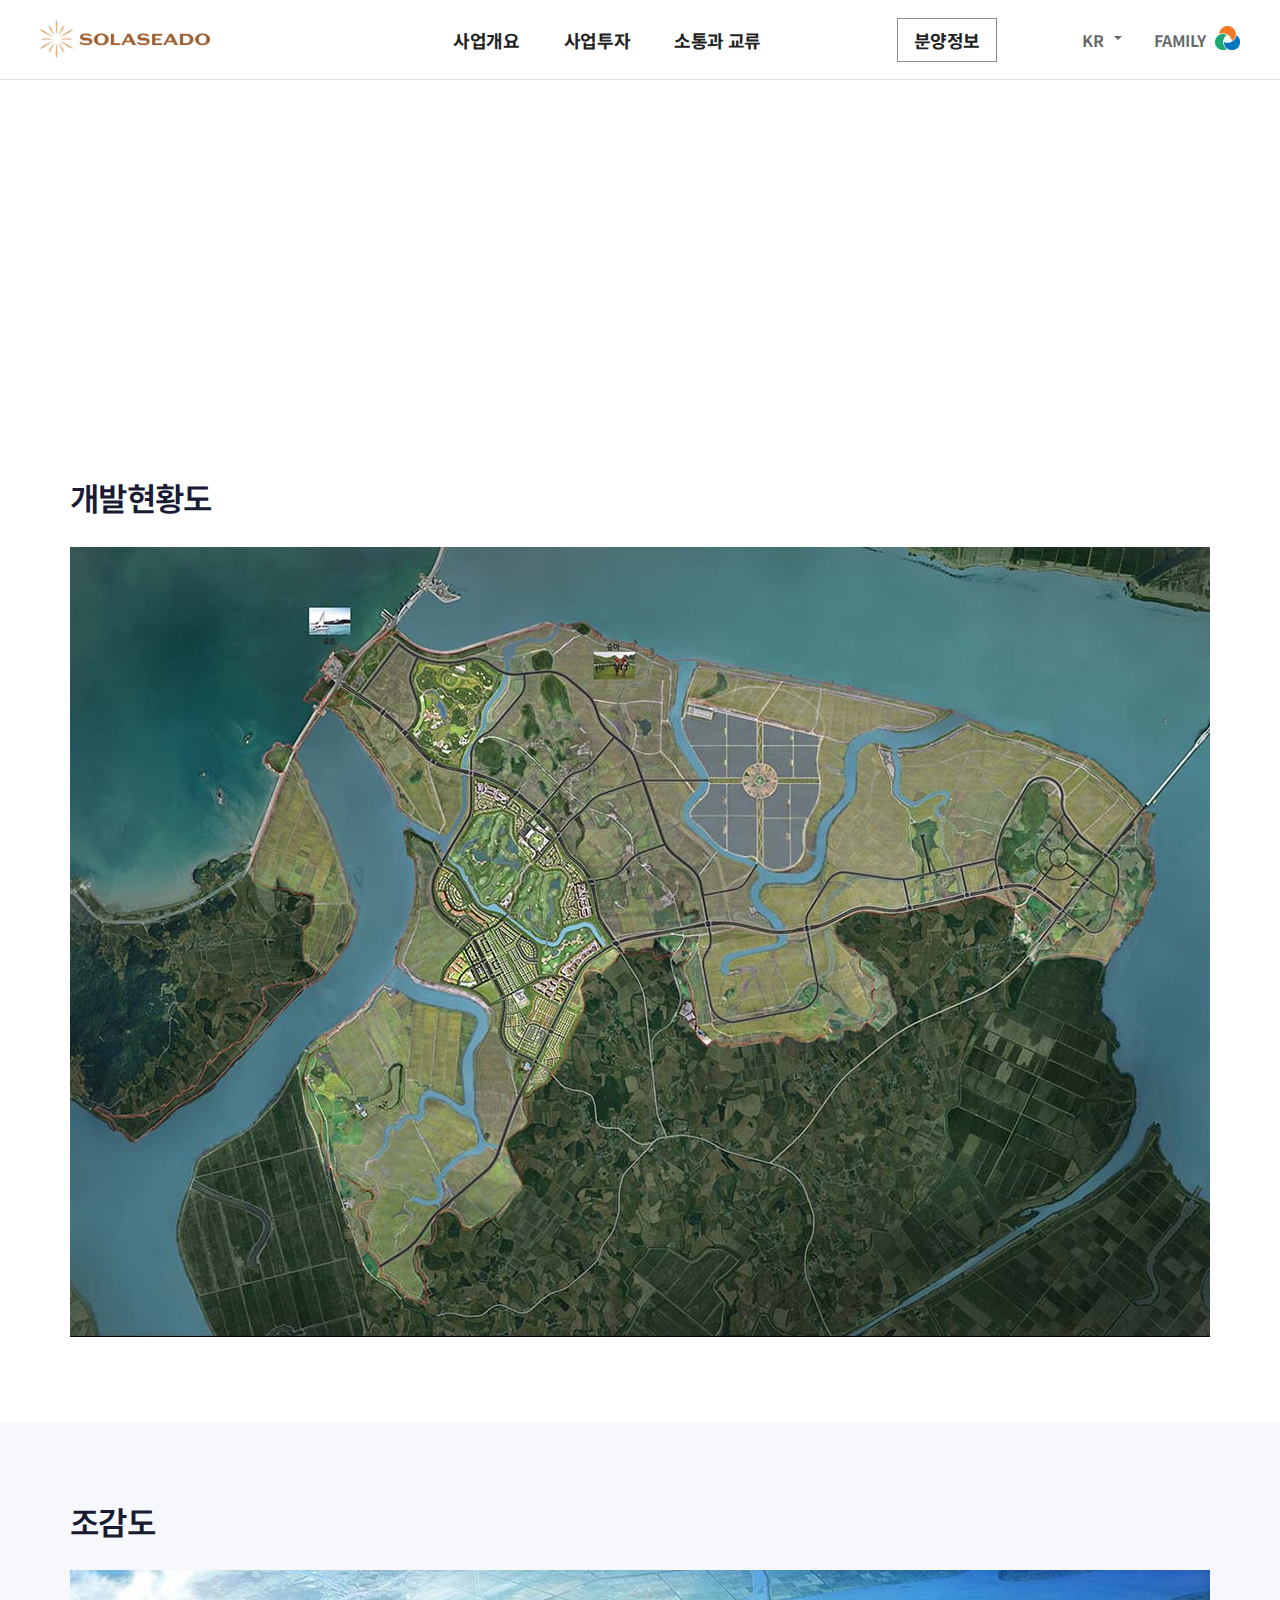
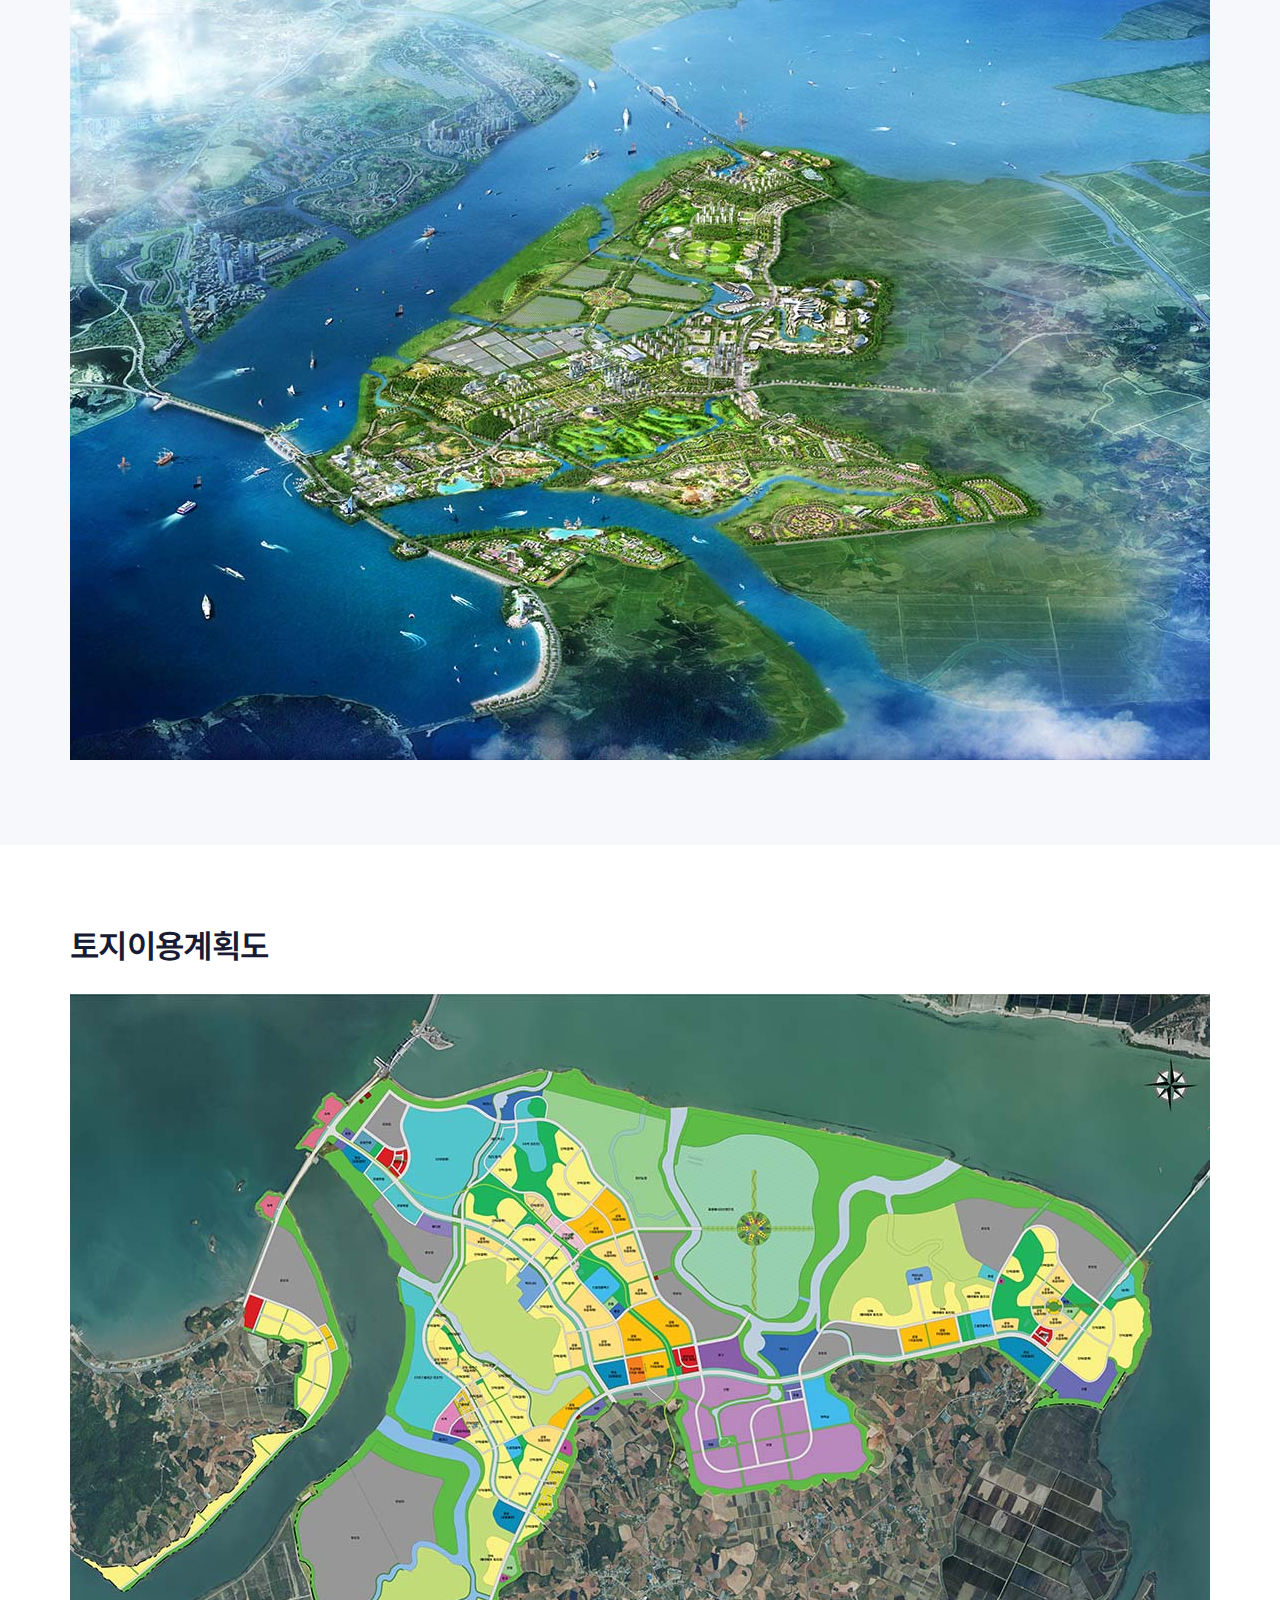
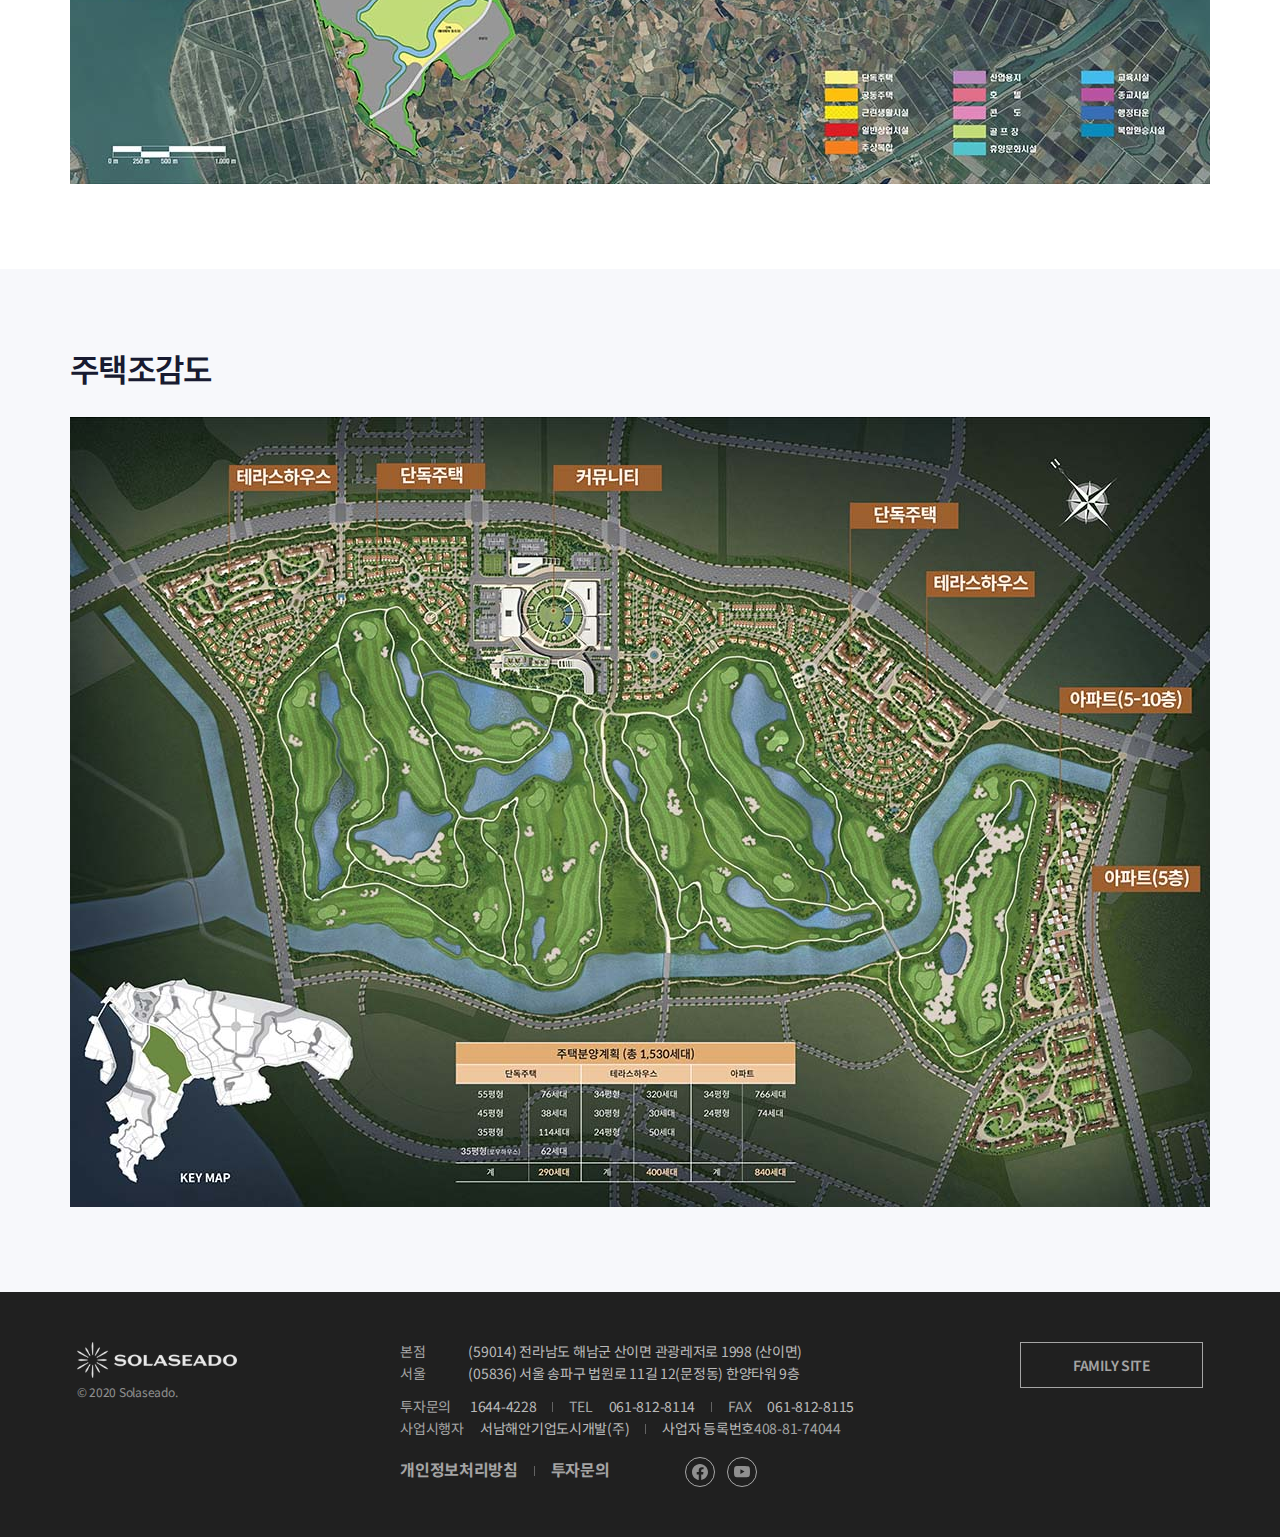
==== commit c2240481: "change imgbb images into local storage images" ====
--- a/sub/development.html
+++ b/sub/development.html
@@ -5,7 +5,7 @@
     <meta http-equiv="X-UA-Compatible" content="IE=edge">
     <meta name="viewport" content="width=device-width, initial-scale=1.0">
     <title>태양의 도시 솔라시도</title>
-    <link rel="icon" href="../img/logo_favicon.png"/>
+    <link rel="icon" href="../img/favicon.png"/>
     <!-- 제이쿼리 -->
     <script src="../js/jquery.min.js"></script>
     <script src="../js/jquery.mousewheel.min.js"></script>
@@ -185,7 +185,7 @@
                 <h4>
                     개발현황도
                 </h4>
-                <img src="https://i.ibb.co/ZGyqXMP/dev01.jpg">
+                <img src="../img/dev01.jpg">
             </div>
         </div>
         <div class="dev-1" style="background: #f7f8fb">
@@ -193,7 +193,7 @@
                 <h4>
                     조감도
                 </h4>
-                <img src="https://i.ibb.co/f0xvpTN/dev02.jpg">
+                <img src="../img/dev02.jpg">
             </div>
         </div>
         <div class="dev-1">
@@ -201,7 +201,7 @@
                 <h4>
                     토지이용계획도
                 </h4>
-                <img src="https://i.ibb.co/J3tF0RC/dev03.jpg">
+                <img src="../img/dev03.jpg">
             </div>
         </div>
         <div class="dev-1" style="background: #f7f8fb">
@@ -209,7 +209,7 @@
                 <h4>
                     주택조감도
                 </h4>
-                <img src="https://i.ibb.co/tqjgb7y/dev04.jpg">
+                <img src="../img/dev04.jpg">
             </div>
         </div>
     </div>
